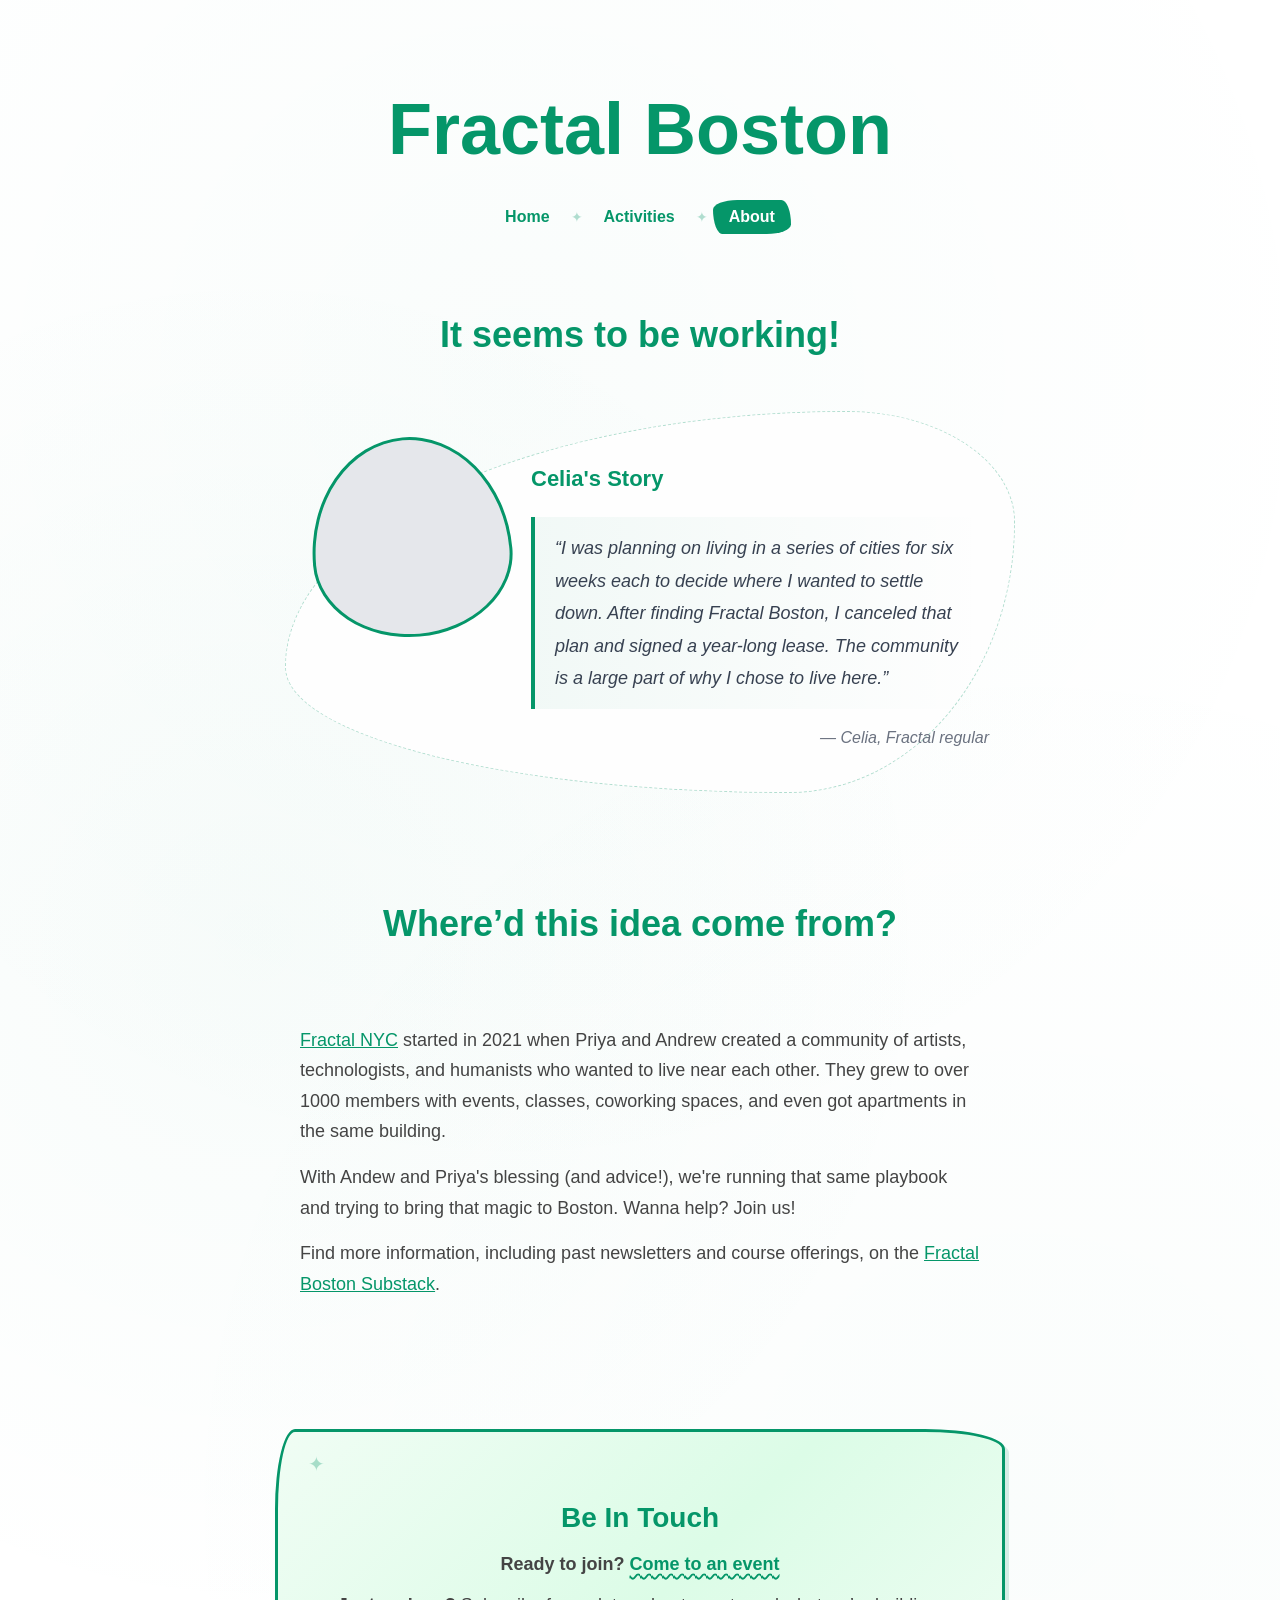
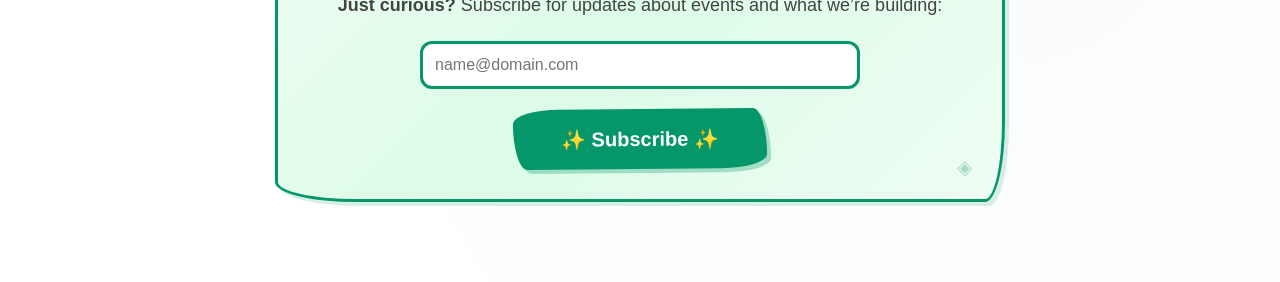
==== about/index.html @ ae789e74 "Split site into multiple pages with navigation - Create /activities page with detailed activities co" ====
<!DOCTYPE html>
<html lang="en">
  <head>
    <meta charset="utf-8" />
    <meta name="viewport" content="width=device-width, initial-scale=1" />
    <title>About | Fractal Boston</title>
    <meta
      name="description"
      content="The story behind Fractal Boston and how we're building community"
    />
    <meta name="keywords" content="fractal, boston, community, about" />

    <meta name="twitter:card" content="summary" />
    <meta name="twitter:title" content="About | Fractal Boston" />
    <meta
      name="twitter:description"
      content="The story behind Fractal Boston and how we're building community"
    />
    <meta
      name="twitter:image"
      content="https://fractal.boston/img/logo-square.png"
    />
    <meta property="og:title" content="About | Fractal Boston" />
    <meta
      property="og:description"
      content="The story behind Fractal Boston and how we're building community"
    />
    <meta
      property="og:image"
      content="https://fractal.boston/img/logo-square.png"
    />
    <meta property="og:url" content="https://fractal.boston/about" />
    <meta property="og:type" content="website" />

    <link rel="shortcut icon" href="/img/logo-square.png" />
    <link rel="stylesheet" href="/normalize.css" />
    <link rel="stylesheet" href="/styles.css" />

    <!-- Google tag (gtag.js) -->
    <script
      async
      src="https://www.googletagmanager.com/gtag/js?id=G-523DXHRFKR"
    ></script>
    <script>
      window.dataLayer = window.dataLayer || [];
      function gtag() {
        dataLayer.push(arguments);
      }
      gtag("js", new Date());
      gtag("config", "G-523DXHRFKR");
    </script>
  </head>
  <body>
    <main>
      <header>
        <h1><a href="/">Fractal Boston</a></h1>
        <nav>
          <a href="/">Home</a>
          <span class="nav-separator">✦</span>
          <a href="/activities">Activities</a>
          <span class="nav-separator">✦</span>
          <a href="/about" class="active">About</a>
        </nav>
      </header>

      <h2>It seems to be working!</h2>
      <div class="member-story card">
        <img src="/img/celia.png" alt="Celia" class="member-photo" />
        <div class="story-content">
          <h4>Celia's Story</h4>
          <blockquote>
            &ldquo;I was planning on living in a series of cities for six weeks each to decide where I wanted to settle down. After finding Fractal Boston, I canceled that plan and signed a year-long lease. The community is a large part of why I chose to live here.&rdquo;
          </blockquote>
          <p class="attribution">— Celia, Fractal regular</p>
        </div>
      </div>

      <h2>Where&rsquo;d this idea come from?</h2>
      <div class="origin-block card">
        <p>
          <a href="https://fractalnyc.com" target="_blank" rel="noopener">Fractal NYC</a> started in 2021 when Priya and Andrew created a community of artists, technologists, and humanists who wanted to live near each other. They grew to over 1000 members with events, classes, coworking spaces, and even got apartments in the same building.
        </p>
        <p>
          With Andew and Priya's blessing (and advice!), we're running that same playbook and trying to bring that magic to Boston. Wanna help? Join us!
        </p>
        <p>
          Find more information, including past newsletters and course offerings, on the <a href="https://fractalboston.substack.com/" target="_blank" rel="noopener noreferrer">Fractal Boston Substack</a>.
        </p>
      </div>

      <div class="stay-connected card">
        <div id="footerSignupContent">
          <h3>Be In Touch</h3>
          <p>
            <strong>Ready to join?</strong> <a href="/calendar" target="_blank" rel="noopener noreferrer nofollow">Come to an event</a>
          </p>
          <p>
            <strong>Just curious?</strong> Subscribe for updates about events and what we&rsquo;re building:
          </p>
          <div id="footerFormContainer" class="center">
            <form id="footerSubscribeForm" action="javascript:void(0);" method="post" novalidate>
              <div class="form-group">
                <input type="email" id="footerEmail" name="email" required placeholder="name@domain.com" />
                <div id="footerEmailSuggestion" class="email-suggestion"></div>
              </div>
              <div class="submit-button-container">
                <div class="submit-cta">
                  <button type="submit">✨ Subscribe ✨</button>
                </div>
              </div>
            </form>
          </div>
        </div>
        <div id="footerConfirmationMessage" class="confirmation-message" style="display: none;">
          <h3>Check your email!</h3>
          <p>Let&rsquo;s make sure our emails can reach you.</p>
          <p>Please check your email and click the verification link.</p>
        </div>
      </div>

      <footer></footer>
    </main>

    <script type="module">
      import emailSpellChecker from 'https://cdn.jsdelivr.net/npm/@zootools/email-spell-checker@1.12.0/+esm';
      const transitionMs = 300;
      const isLocalhost = window.location.hostname === "localhost" || window.location.hostname === "127.0.0.1";
      const API_URL = isLocalhost
        ? "http://localhost:3000/api/subscribe"
        : "https://fractal-boston-events.vercel.app/api/subscribe";

      function triggerJiggle(input) {
        input.classList.add('jiggle');
        input.addEventListener('animationend', function onEnd() {
          input.classList.remove('jiggle');
          input.removeEventListener('animationend', onEnd);
        }, { once: true });
      }

      function renderError(container) {
        const errorMessage = document.createElement('div');
        errorMessage.className = 'error-message';
        errorMessage.style.color = '#ff4444';
        errorMessage.style.marginTop = '1rem';
        errorMessage.textContent = 'Failed to subscribe. Please try again later.';

        const existingError = container.querySelector('.error-message');
        if (existingError) existingError.remove();
        container.appendChild(errorMessage);

        setTimeout(() => errorMessage.remove(), 5000);
      }

      async function submitSubscription(email) {
        const response = await fetch(API_URL, {
          method: 'POST',
          headers: { 'Content-Type': 'application/json' },
          body: JSON.stringify({ email }),
        });

        const data = await response.json();
        if (!response.ok || !data.success) {
          throw new Error(data.error || 'Failed to subscribe');
        }
      }

      function setupSubscribeForm(options) {
        const {
          formId,
          emailInputId,
          formContainerId,
          confirmationId,
          eventLabel,
          suggestionId,
          signupContentId,
          lockCardSelector,
          confirmationDisplay = 'block',
        } = options;

        const form = document.getElementById(formId);
        const emailInput = document.getElementById(emailInputId);
        const formContainer = document.getElementById(formContainerId) || form;
        const confirmationMessage = document.getElementById(confirmationId);
        const signupContent = signupContentId ? document.getElementById(signupContentId) : null;
        const lockCard = lockCardSelector ? form?.closest(lockCardSelector) : null;

        if (!form || !emailInput || !formContainer || !confirmationMessage) {
          return;
        }

        if (suggestionId) {
          const suggestionContainer = document.getElementById(suggestionId);
          if (suggestionContainer) {
            emailInput.addEventListener('blur', function () {
              const suggestion = emailSpellChecker.run({ email: emailInput.value });
              if (suggestion) {
                suggestionContainer.innerHTML =
                  'Did you mean <a href="#" class="email-suggestion-link">' + suggestion.full + '</a>?';
                const suggestionLink = suggestionContainer.querySelector('.email-suggestion-link');
                suggestionLink.addEventListener('click', function (event) {
                  event.preventDefault();
                  emailInput.value = suggestion.full;
                  suggestionContainer.innerHTML = '';
                });
              } else {
                suggestionContainer.innerHTML = '';
              }
            });
          }
        }

        form.addEventListener('submit', async function (e) {
          e.preventDefault();
          e.stopPropagation();

          const email = emailInput.value.trim();
          if (!email) {
            triggerJiggle(emailInput);
            return;
          }

          const submitButton = form.querySelector('button[type="submit"]');
          submitButton.disabled = true;
          submitButton.textContent = 'Subscribing...';

          if (typeof gtag !== 'undefined') {
            gtag("event", "form_submit", {
              event_category: "engagement",
              event_label: eventLabel,
            });
          }

          try {
            await submitSubscription(email);

            if (lockCard) {
              lockCard.style.minHeight = lockCard.offsetHeight + 'px';
            }

            if (signupContent) {
              signupContent.style.opacity = '0';
              signupContent.style.transition = 'opacity 0.3s ease-out';
              setTimeout(() => {
                signupContent.style.display = 'none';
                confirmationMessage.style.display = confirmationDisplay;
              }, transitionMs);
              return;
            }

            formContainer.style.opacity = '0';
            formContainer.style.transition = 'opacity 0.3s ease-out';
            setTimeout(() => {
              formContainer.style.display = 'none';
              confirmationMessage.style.display = confirmationDisplay;
            }, transitionMs);
          } catch (error) {
            console.error('Subscription error:', error);
            submitButton.disabled = false;
            submitButton.textContent = '✨ Subscribe ✨';
            renderError(formContainer);
          }
        });
      }

      setupSubscribeForm({
        formId: 'footerSubscribeForm',
        emailInputId: 'footerEmail',
        formContainerId: 'footerFormContainer',
        confirmationId: 'footerConfirmationMessage',
        eventLabel: 'About Page Subscribe Form Submission',
        suggestionId: 'footerEmailSuggestion',
        signupContentId: 'footerSignupContent',
        lockCardSelector: '.stay-connected',
        confirmationDisplay: 'flex',
      });
    </script>
  </body>
</html>
---- styles.css ----
/* ==========================================
   CSS VARIABLES & FOUNDATIONS
   ========================================== */

:root {
  --font-family: Optima, Candara, "Noto Sans", source-sans-pro, sans-serif;
  --fractul-font: "Fractul", var(--font-family);
  --main-color: #059669;
  --subtitle-color: #a7a7a7;
  --text-color: #444;
  --bg-color: #fff;
  --block-accent-color: var(--main-color);
}

@font-face {
  font-family: "Fractul";
  src: url("/font/Fractul-SemiBoldItalic.woff2") format("woff2");
}

/* ==========================================
   GLOBAL RESET & BASE STYLES
   ========================================== */

*,
*:before,
*:after {
  -webkit-box-sizing: border-box;
  -moz-box-sizing: border-box;
  box-sizing: border-box;
}

html {
  font-size: 10px;
}

@media screen and (min-width: 92.5rem) {
  html {
    margin-left: calc(100vw - 100%);
    margin-right: 0;
  }
}

body {
  background: var(--bg-color);
  background-image: 
    radial-gradient(circle at 20% 50%, rgba(5, 150, 105, 0.03) 0%, transparent 50%),
    radial-gradient(circle at 80% 80%, rgba(5, 150, 105, 0.02) 0%, transparent 50%),
    radial-gradient(circle at 40% 20%, rgba(5, 150, 105, 0.025) 0%, transparent 50%);
  color: var(--text-color);
  font-family: var(--font-family);
  font-weight: normal;
  font-size: 1.8rem;
}

/* ==========================================
   LAYOUT STRUCTURE
   ========================================== */

main {
  width: 100%;
  max-width: 75rem;
  margin: 3rem auto;
  padding: 1rem;
  display: flex;
  flex-direction: column;
  gap: 2rem;
}

main > div {
  position: relative;
}

header {
  text-align: center;
  position: relative;
  overflow: hidden;
}

.center {
  text-align: center;
  margin: 0 auto;
}

/* ==========================================
   NAVIGATION
   ========================================== */

nav {
  display: flex;
  justify-content: center;
  gap: 0.5rem;
  flex-wrap: wrap;
  margin-top: 1rem;
}

nav a {
  color: var(--main-color);
  text-decoration: none;
  font-size: 1.6rem;
  font-weight: 600;
  padding: 0.8rem 1.6rem;
  border-radius: 25px 10px 25px 10px / 10px 25px 10px 25px;
  transition: all 0.2s ease;
  position: relative;
}

nav a:hover {
  background: rgba(5, 150, 105, 0.1);
  transform: rotate(-1deg);
}

nav a.active {
  background: var(--main-color);
  color: white;
}

nav a.active:hover {
  background: #047857;
}

nav .nav-separator {
  color: var(--main-color);
  opacity: 0.3;
  font-size: 1.4rem;
  align-self: center;
}

/* ==========================================
   TYPOGRAPHY
   ========================================== */

p {
  line-height: 1.7;
  margin: 0 0 1.5rem 0;
}

h1 {
  font-family: var(--fractul-font);
  color: var(--main-color);
  font-weight: bold;
  font-size: 7.2rem;
  margin-bottom: 2rem;
  position: relative;
  display: inline-block;
  animation: wobble 8s ease-in-out infinite;
}

h1 a {
  color: inherit;
  text-decoration: none;
}

h2 {
  color: var(--main-color);
  font-size: 3.6rem;
  margin: 6rem 0 2rem;
  text-align: center;
  position: relative;
  font-weight: bold;
}


h3 {
  color: var(--main-color);
  font-size: 2.8rem;
  margin: 4rem 0 2rem;
  position: relative;
  display: inline-block;
}

h3::after {
  content: "";
  position: absolute;
  bottom: -5px;
  left: 0;
  right: 0;
  height: 3px;
  background: var(--main-color);
  transform: scaleX(0.6) rotate(-0.5deg);
  transform-origin: left;
  opacity: 0.5;
}

h4 {
  color: var(--main-color);
  font-size: 2.2rem;
  margin-bottom: 1rem;
  display: inline-block;
  position: relative;
}

/* Typography overrides for specific sections */
.activities-section h2::before,
.activities-section h2::after,
.hero-card h2::before,
.hero-card h2::after {
  display: none;
}


.activities-section h3:first-of-type {
  margin-top: 2rem;
}

h3::after {
  transform: scaleX(0.2) rotate(-0.5deg);
}

.activities-section h3::after {
  transform: scaleX(0.6) rotate(-1.2deg);
}

.luma-calendar h3::after {
  transform: scaleX(0.6) rotate(-0.8deg);
}

.stay-connected h3 {
  color: var(--main-color);
  margin-bottom: 1.5rem;
  transform: none;
}

.stay-connected h3::after {
  display: none;
}

/* ==========================================
   MINIMAL BLOCK SYSTEM (replaces blocks.css)
   ========================================== */

.block {
  display: block;
  border: 3px solid var(--text-color);
  border-radius: 3px;
  padding: 4px 8px;
  background: var(--bg-color);
  font-weight: 700;
  cursor: pointer;
  box-sizing: border-box;
  position: relative;
  top: -2px;
  left: -2px;
  transition: transform 0.2s;
  margin: 8px 6px 10px;
  z-index: 1;
  user-select: none;
}

.block::before {
  content: "";
  background: var(--bg-color);
  border: 3px solid var(--text-color);
  border-radius: 3px;
  box-sizing: border-box;
  position: absolute;
  top: -3px;
  left: -3px;
  height: calc(100% + 6px);
  width: calc(100% + 6px);
  z-index: -1;
}

.block::after {
  content: "";
  display: block;
  box-sizing: border-box;
  background: #444;
  border: 3px solid var(--text-color);
  border-radius: 3px;
  height: calc(100% + 6px);
  width: calc(100% + 6px);
  position: absolute;
  top: 3px;
  left: 3px;
  right: 0;
  z-index: -2;
  transition: transform 0.2s;
}

.block:hover {
  transform: translate(2px, 2px);
}

.block:hover::after {
  transform: translate(-2px, -3px);
}

.block:focus {
  outline: none;
}

.block.fixed {
  cursor: auto;
}

.block.fixed,
.block.fixed::before,
.block.fixed::after {
  transform: none !important;
}

.block.fixed:hover,
.block.fixed:hover::before,
.block.fixed:hover::after {
  transform: none !important;
}

.block.accent {
  color: var(--bg-color);
  background: var(--main-color);
}

.block.accent::before {
  background: var(--main-color);
}

.calendar-button {
  font-size: 1.6rem;
  line-height: 1.1;
  padding: 10px 18px;
  border-color: var(--main-color);
}

.calendar-button::before,
.calendar-button::after {
  border-color: var(--main-color);
}

.calendar-button::after {
  background: #047857;
}

/* ==========================================
   LINKS & BUTTONS
   ========================================== */

a {
  color: var(--main-color);
  transition: all 0.2s ease;
  position: relative;
}

a:hover {
  color: #047857;
}

.main-cta {
  font-size: 2.4rem;
  text-decoration: none;
  display: inline-block;
  transform: rotate(-0.5deg);
  transition: transform 0.2s ease;
}

.main-cta:hover {
  transform: rotate(0deg) scale(1.05);
}

.main-cta button {
  border-radius: 50px 15px 50px 15px / 15px 50px 15px 50px;
  background: var(--main-color);
  color: white;
  border: 3px solid var(--main-color);
  padding: 1.5rem 4.5rem;
  font-size: 2rem;
  font-weight: bold;
  cursor: pointer;
  position: relative;
  transition: all 0.3s ease;
  box-shadow: 4px 4px 0 rgba(5, 150, 105, 0.3);
}

.main-cta button:hover {
  background: #047857;
  color: white;
  box-shadow: 6px 6px 0 rgba(5, 150, 105, 0.4);
  border-radius: 15px 50px 15px 50px / 50px 15px 50px 15px;
}

.buttons {
  display: flex;
  flex-direction: column;
  justify-content: center;
  align-items: center;
}

@media screen and (min-width: 32.5rem) {
  .buttons {
    flex-direction: row;
    gap: 1rem;
  }
}

.stay-connected a {
  color: var(--main-color);
  font-weight: 600;
  text-decoration: underline;
  text-decoration-style: wavy;
  text-decoration-thickness: 2px;
  text-underline-offset: 3px;
}

/* ==========================================
   CARDS & CONTENT BLOCKS
   ========================================== */

.card {
  background: #fefefe;
  border-radius: 23% 77% 69% 31% / 29% 67% 33% 71%;
  padding: 2.5rem;
  margin: 1.5rem 0 3rem;
  position: relative;
  box-shadow: 4px 4px 0 rgba(5, 150, 105, 0.15);
  transition: transform 0.3s ease;
}

.card:hover {
  transform: scale(1.01);
}

.card:nth-child(odd) {
  border-radius: 77% 23% 31% 69% / 67% 29% 71% 33%;
}

/* ==========================================
   HOME PAGE HIGHLIGHTS
   ========================================== */

.home-highlights {
  text-align: center;
}

.home-highlights h2 {
  margin-top: 3rem;
  margin-bottom: 2rem;
}

.highlights-grid {
  display: grid;
  grid-template-columns: repeat(auto-fit, minmax(200px, 1fr));
  gap: 2rem;
  padding: 3rem 2rem;
  background: linear-gradient(145deg, #fefefe 0%, #f0fdf4 100%);
  border-radius: 35px 25px 40px 30px / 30% 40% 25% 35%;
}

.highlight-item {
  text-align: center;
  padding: 1rem;
}

.highlight-icon {
  font-size: 3.5rem;
  display: block;
  margin-bottom: 1rem;
}

.highlight-item h4 {
  margin: 0 0 0.8rem 0;
  font-size: 2rem;
}

.highlight-item h4::after {
  display: none;
}

.highlight-item p {
  font-size: 1.5rem;
  margin: 0;
  color: #666;
  line-height: 1.5;
}

.home-cta-section {
  text-align: center;
  background: linear-gradient(195deg, #fefefe 0%, #f0fdf4 100%);
  border-radius: 28px 38px 32px 42px / 35% 28% 38% 32%;
  padding: 3rem;
}

.home-cta-section h3 {
  margin-top: 0;
}

.home-cta-section h3::after {
  transform: scaleX(0.5) rotate(-0.8deg);
}

.home-cta-section p {
  margin-bottom: 2rem;
}

.home-cta-section .buttons {
  gap: 1.5rem;
}

/* ==========================================
   HERO SECTION
   ========================================== */

.hero-section {
  background: linear-gradient(135deg, #f0fdf4 0%, #dcfce7 50%, #f0fdf4 100%);
  border: 3px solid var(--main-color);
  border-radius: 80px 20px 80px 20px / 20px 80px 20px 80px;
  margin: 3rem 0 1rem;
  text-align: center;
  position: relative;
  overflow: hidden;
}

.hero-content {
  padding: 4.5rem 3rem 4.5rem 3rem;
}

.hero-section p {
  text-align: left;
  font-weight: 600;
}

.hero-section h2 {
  margin-top: 0;
  margin-bottom: 1.5rem;
}

.hero-section .buttons {
  margin-bottom: 0;
}

#heroCtaContainer,
#heroFormContainer {
  transition: opacity 0.3s ease-out;
}

#heroFormContainer {
  display: none;
  opacity: 0;
  max-width: 550px;
  margin: 0 auto;
}

#heroSubscribeForm input[type="email"] {
  max-width: 80%;
}

#heroConfirmationMessage {
  margin-top: 2rem;
}

.hero-section::before {
  content: "✦";
  position: absolute;
  top: 20px;
  left: 30px;
  font-size: 2rem;
  color: var(--main-color);
  opacity: 0.3;
  animation: float 3s ease-in-out infinite;
}

.hero-section::after {
  content: "◈";
  position: absolute;
  bottom: 20px;
  right: 30px;
  font-size: 2rem;
  color: var(--main-color);
  opacity: 0.3;
  animation: float 3s ease-in-out infinite reverse;
}

.hero-card h2 {
  margin-top: 0;
  margin-bottom: 1.5rem;
}

.hero-card p {
  margin-top: 0;
  margin-bottom: 2rem;
}

.hero-card .buttons {
  margin-bottom: 0;
}


.highlight {
  position: relative;
}

/* ==========================================
   ACTIVITIES SECTION
   ========================================== */

.activities-section {
  margin: 3rem 0;
  padding: 2rem 0;
  position: relative;
}

.event-block {
  display: flex;
  flex-direction: column;
  gap: 1.5rem;
  margin-left: -1rem;
  margin-right: 1rem;
  background: transparent !important;
  box-shadow: none !important;
  border: none !important;
}

.education-block {
  background: linear-gradient(105deg, #fefefe 0%, #f0fdf4 100%);
  border-radius: 18px 35px 22px 28px / 32% 25% 40% 35%;
}

.luma-calendar {
  background: linear-gradient(285deg, #fefefe 0%, #f0fdf4 60%, #dcfce7 100%);
  border-radius: 125px 240px 275px 135px / 45% 70% 45% 50%;
}

.coworking-block {
  border: none;
  border-radius: 35% 15% 25% 45% / 20% 50% 30% 40%;
  background: transparent;
  box-shadow: none;
}

.origin-block {
  background: transparent;
  box-shadow: none;
  border-radius: 0;
}

/* ==========================================
   MEMBER STORIES & TESTIMONIALS
   ========================================== */

.member-story {
  display: flex;
  flex-direction: column;
  gap: 2rem;
  margin-left: 1rem;
  margin-right: -1rem;
  border: 1px dashed rgba(5, 150, 105, 0.3);
  border-radius: 12px 25px 18px 30px;
  background: #fefefe;
  box-shadow: none;
}

@media screen and (min-width: 768px) {
  .member-story {
    flex-direction: row;
    align-items: start;
  }
}

.story-content,
.event-content {
  flex: 1;
}

blockquote {
  font-style: italic;
  color: #374151;
  line-height: 1.8;
  margin: 1.5rem 0;
  padding: 1.5rem;
  padding-left: 2rem;
  background: linear-gradient(90deg, rgba(5, 150, 105, 0.05) 0%, transparent 100%);
  border-left: 4px solid var(--main-color);
  border-radius: 0 20px 20px 0;
  position: relative;
}

blockquote::before {
  content: "";
  position: absolute;
  top: -10px;
  left: 10px;
  font-size: 5rem;
  color: var(--main-color);
  opacity: 0.3;
  font-family: serif;
}

.attribution {
  text-align: right;
  color: #6b7280;
  font-size: 1.6rem;
  margin-top: 1rem;
  font-style: italic;
}

/* ==========================================
   IMAGES & MEDIA
   ========================================== */

.member-photo {
  width: 100%;
  max-width: 200px;
  height: 200px;
  object-fit: cover;
  border-radius: 50% 50% 50% 50% / 60% 60% 40% 40%;
  background: #e5e7eb;
  display: flex;
  align-items: center;
  justify-content: center;
  color: #9ca3af;
  font-size: 1.4rem;
  flex-shrink: 0;
  border: 3px solid var(--main-color);
  transform: rotate(-5deg);
}

.event-photo {
  width: 100%;
  max-width: 100%;
  height: 300px;
  border-radius: 20px 80px 30px 70px / 30% 20% 30% 20%;
  transform: rotate(1deg);
  margin-bottom: 1.5rem;
  object-fit: cover;
  background: #e5e7eb;
  display: flex;
  align-items: center;
  justify-content: center;
  color: #9ca3af;
  font-size: 1.4rem;
  border: 3px solid var(--main-color);
}

.event-block img[src="/img/daniel-lightning-talk.jpeg"] {
  transform: rotate(-2deg);
}

svg {
  fill: currentColor;
}

/* ==========================================
   STAY CONNECTED SECTION
   ========================================== */

.stay-connected {
  background: linear-gradient(135deg, #f0fdf4 0%, #dcfce7 50%, #f0fdf4 100%);
  border: 3px solid var(--main-color);
  border-radius: 20px 80px 20px 80px / 80px 20px 80px 20px;
  margin-top: 4rem;
  margin-bottom: 2rem;
  text-align: center;
  position: relative;
  overflow: hidden;
  padding: 3rem 2.5rem;
}

.stay-connected::before {
  content: "✦";
  position: absolute;
  top: 20px;
  left: 30px;
  font-size: 2rem;
  color: var(--main-color);
  opacity: 0.3;
  animation: float 3s ease-in-out infinite;
}

.stay-connected::after {
  content: "◈";
  position: absolute;
  bottom: 20px;
  right: 30px;
  font-size: 2rem;
  color: var(--main-color);
  opacity: 0.3;
  animation: float 3s ease-in-out infinite reverse;
}

.stay-connected p {
  margin-bottom: 1rem;
}

.stay-connected .center {
  margin-top: 2rem;
}

.stay-connected iframe {
  border-radius: 1rem;
  border: 2px solid var(--main-color);
  margin-bottom: 2rem;
}

.stay-connected #footerFormContainer {
  max-width: 550px;
  margin-left: auto;
  margin-right: auto;
}

.stay-connected #footerConfirmationMessage {
  position: absolute;
  inset: 0;
  display: none;
  flex-direction: column;
  justify-content: center;
  align-items: center;
  padding: 3rem 2.5rem;
  text-align: center;
  z-index: 1;
}

#footerSubscribeForm input[type="email"] {
  max-width: 80%;
}

#footerSubscribeForm input[type="email"].jiggle {
  animation: jiggle 0.4s ease-in-out;
}

/* ==========================================
   LISTS & NAVIGATION
   ========================================== */

ul {
  display: flex;
  flex-direction: column;
  gap: 0.8rem;
}

ul li {
  position: relative;
  padding-left: 1.5rem;
}

ul li::before {
  content: "◈";
  position: absolute;
  left: 0;
  color: var(--main-color);
  opacity: 0.6;
}

/* ==========================================
   DECORATIVE ELEMENTS & ANIMATIONS
   ========================================== */

.decorative-element {
  font-size: 3rem;
  color: var(--main-color);
  opacity: 0.3;
  position: absolute;
  animation: spin 20s linear infinite;
}

header .decorative-element {
  top: 20px;
  right: 10%;
}

.floating-shapes {
  position: absolute;
  top: 0;
  left: 0;
  right: 0;
  bottom: 0;
  pointer-events: none;
  z-index: 0;
}

.shape {
  position: absolute;
  font-size: 2rem;
  color: var(--main-color);
  opacity: 0.2;
  animation: float-random 8s ease-in-out infinite;
}

.shape-1 {
  top: 20%;
  left: 10%;
  animation-delay: 0s;
  animation-duration: 6s;
}

.shape-2 {
  top: 60%;
  right: 15%;
  animation-delay: -1s;
  animation-duration: 7s;
}

.shape-3 {
  top: 30%;
  right: 25%;
  animation-delay: -2s;
  animation-duration: 8s;
}

.shape-4 {
  bottom: 40%;
  left: 20%;
  animation-delay: -3s;
  animation-duration: 5s;
}

.shape-5 {
  bottom: 20%;
  right: 10%;
  animation-delay: -4s;
  animation-duration: 9s;
}

/* ==========================================
   RESPONSIVE DESIGN
   ========================================== */

@media screen and (max-width: 650px) {
  .stay-connected {
    padding-top: 1rem;
  }
  
  .stay-connected::before,
  .stay-connected::after {
    display: none;
  }
}

@media screen and (max-width: 480px) {
  .dot {
    display: none;
  }
}

/* ==========================================
   SUBSCRIBE FORM
   ========================================== */

.subscribe-form {
  background: linear-gradient(135deg, #f0fdf4 0%, #dcfce7 50%, #f0fdf4 100%);
  border: 3px solid var(--main-color);
  border-radius: 80px 20px 80px 20px / 20px 80px 20px 80px;
  margin: 3rem 0 1rem;
  padding: 4.5rem 3rem;
  position: relative;
  overflow: hidden;
}

.subscribe-form::before {
  content: "✦";
  position: absolute;
  top: 20px;
  left: 30px;
  font-size: 2rem;
  color: var(--main-color);
  opacity: 0.3;
  animation: float 3s ease-in-out infinite;
}

.subscribe-form::after {
  content: "◈";
  position: absolute;
  bottom: 20px;
  right: 30px;
  font-size: 2rem;
  color: var(--main-color);
  opacity: 0.3;
  animation: float 3s ease-in-out infinite reverse;
}

.subscribe-form h2 {
  margin-top: 0;
  margin-bottom: 1.5rem;
}

.subscribe-form p {
  text-align: center;
  margin-bottom: 2rem;
}

.form-group {
  margin-bottom: 2rem;
}

.form-group label {
  display: block;
  margin-bottom: 0.5rem;
  font-weight: 600;
  color: var(--text-color);
}

.form-group input[type="text"],
.form-group input[type="email"] {
  width: 100%;
  padding: 1.2rem;
  font-size: 1.6rem;
  border: 3px solid var(--main-color);
  border-radius: 12px;
  background: white;
  font-family: var(--font-family);
  box-sizing: border-box;
  transition: all 0.2s ease;
}

.form-group input[type="text"]:focus,
.form-group input[type="email"]:focus {
  outline: none;
  border-color: #047857;
  box-shadow: 0 0 0 3px rgba(5, 150, 105, 0.1);
}

.email-suggestion {
  font-size: 1.4rem;
  color: var(--main-color);
  margin-top: 0.5rem;
  font-style: italic;
}

.email-suggestion a {
  cursor: pointer;
  text-decoration: underline;
}

.checkbox-group {
  margin-bottom: 3rem;
}

.checkbox-item {
  display: flex;
  align-items: flex-start;
  margin-bottom: 1.5rem;
  padding: 1rem;
  background: rgba(255, 255, 255, 0.6);
  border-radius: 12px;
  transition: background 0.2s ease;
}

.checkbox-item:hover {
  background: rgba(255, 255, 255, 0.9);
}

.checkbox-item input[type="checkbox"] {
  width: 24px;
  height: 24px;
  margin-right: 1rem;
  margin-top: 0.2rem;
  cursor: pointer;
  flex-shrink: 0;
  accent-color: var(--main-color);
}

.checkbox-item label {
  cursor: pointer;
  font-size: 1.6rem;
  line-height: 1.5;
  flex: 1;
}

.submit-button-container {
  text-align: center;
  margin-top: 2rem;
}

.submit-cta {
  font-size: 2.4rem;
  text-decoration: none;
  display: inline-block;
  transform: rotate(-0.5deg);
  transition: transform 0.2s ease;
}

.submit-cta:hover {
  transform: rotate(0deg) scale(1.05);
}

.submit-cta button {
  border-radius: 50px 15px 50px 15px / 15px 50px 15px 50px;
  background: var(--main-color);
  color: white;
  border: 3px solid var(--main-color);
  padding: 1.5rem 4.5rem;
  font-size: 2rem;
  font-weight: bold;
  cursor: pointer;
  position: relative;
  transition: all 0.3s ease;
  box-shadow: 4px 4px 0 rgba(5, 150, 105, 0.3);
}

.submit-cta button:hover {
  background: #047857;
  color: white;
  box-shadow: 6px 6px 0 rgba(5, 150, 105, 0.4);
  border-radius: 15px 50px 15px 50px / 50px 15px 50px 15px;
}

.submit-cta button:disabled {
  opacity: 0.6;
  cursor: not-allowed;
}

.confirmation-message {
  text-align: center;
  animation: fadeIn 0.5s ease-in;
}

.confirmation-message h3 {
  color: var(--main-color);
  font-size: 2.8rem;
  margin: 0 0 1.5rem;
}

.confirmation-message h3::after {
  display: none;
}

.confirmation-message p {
  font-size: 1.8rem;
  line-height: 1.7;
  margin-bottom: 1.5rem;
  font-weight: 400;
}

.unsubscribe-page .unsubscribe-state h2 {
  margin-top: 0;
}

.unsubscribe-error {
  color: #b91c1c;
  font-weight: 500;
}

@keyframes fadeIn {
  from {
    opacity: 0;
    transform: translateY(10px);
  }
  to {
    opacity: 1;
    transform: translateY(0);
  }
}

/* ==========================================
   KEYFRAME ANIMATIONS
   ========================================== */

@keyframes jiggle {
  0%, 100% { transform: translateX(0); }
  20% { transform: translateX(-14px); }
  40% { transform: translateX(14px); }
  60% { transform: translateX(-10px); }
  80% { transform: translateX(10px); }
}

@keyframes wobble {
  0%, 100% { transform: rotate(-1deg); }
  25% { transform: rotate(1deg); }
  50% { transform: rotate(-0.5deg); }
  75% { transform: rotate(0.5deg); }
}

@keyframes float {
  0%, 100% { transform: translateY(0) rotate(0deg); }
  50% { transform: translateY(-10px) rotate(180deg); }
}

@keyframes spin {
  0% { transform: rotate(0deg); }
  100% { transform: rotate(360deg); }
}

@keyframes float-random {
  0%, 100% { 
    transform: translateY(0) rotate(0deg) scale(1); 
    opacity: 0.2;
  }
  25% { 
    transform: translateY(-20px) rotate(90deg) scale(1.1); 
    opacity: 0.1;
  }
  50% { 
    transform: translateY(10px) rotate(180deg) scale(0.9); 
    opacity: 0.3;
  }
  75% { 
    transform: translateY(-10px) rotate(270deg) scale(1.2); 
    opacity: 0.15;
  }
}

/* ==========================================
   CALENDAR HOW-TO PAGE
   ========================================== */

.calendar-howto-content {
  margin: 2rem 0;
}

.calendar-howto-content h2 {
  margin-top: 2rem;
  margin-bottom: 2rem;
}

.disclaimer-box {
  background: linear-gradient(135deg, #fef3c7 0%, #fde68a 100%);
  border: 3px solid #d97706;
  border-radius: 20px 80px 30px 70px / 30% 20% 30% 20%;
  padding: 2rem;
  margin: 2rem 0;
}

.disclaimer-box p {
  margin: 0;
  color: #78350f;
  font-weight: 500;
}

.calendar-links-section {
  background: linear-gradient(195deg, #fefefe 0%, #f0fdf4 100%);
  border-radius: 25px 40px 30px 35px / 35% 30% 40% 25%;
}

.calendar-links-section h3::after {
  transform: scaleX(0.6) rotate(-0.8deg);
}

.visual-instructions-section {
  background: linear-gradient(165deg, #fefefe 0%, #f0fdf4 100%);
  border-radius: 30px 25px 40px 35px / 30% 35% 25% 40%;
}

.visual-instructions-section h3::after {
  transform: scaleX(0.6) rotate(-1deg);
}

.instruction-image-container {
  margin: 2rem 0;
  text-align: center;
  display: flex;
  flex-direction: column;
  gap: 2rem;
  align-items: center;
}

.instruction-image {
  width: 100%;
  max-width: 800px;
  height: auto;
  border-radius: 20px 80px 30px 70px / 30% 20% 30% 20%;
  border: 3px solid var(--main-color);
  box-shadow: 4px 4px 0 rgba(5, 150, 105, 0.2);
}

.instruction-image:nth-child(1) {
  transform: rotate(1deg);
}

.instruction-image:nth-child(2) {
  transform: rotate(-1.5deg);
}

.instruction-image:nth-child(3) {
  transform: rotate(0.8deg);
}

.instruction-image:nth-child(4) {
  transform: rotate(-1deg);
}

.image-caption {
  font-style: italic;
  color: #6b7280;
  margin-top: 1rem;
  margin-bottom: 1rem;
}

.visual-instructions-section ul {
  margin-left: 2rem;
}

.visual-instructions-section ul li {
  margin-bottom: 0.8rem;
}

.submit-event-section {
  background: linear-gradient(225deg, #fefefe 0%, #f0fdf4 100%);
  border-radius: 35px 30px 25px 40px / 40% 25% 35% 30%;
}

.submit-event-section h3::after {
  transform: scaleX(0.6) rotate(-0.7deg);
}

.recurring-events-section {
  background: linear-gradient(315deg, #fefefe 0%, #f0fdf4 100%);
  border-radius: 28px 32px 38px 26px / 32% 28% 36% 30%;
}

.recurring-events-section h3::after {
  transform: scaleX(0.6) rotate(-0.9deg);
}

.additional-images-section {
  background: transparent;
  box-shadow: none;
  border: none;
  padding: 1rem 0;
}

.instruction-images-side-by-side {
  margin: 2rem 0;
  display: flex;
  flex-direction: column;
  gap: 2rem;
  align-items: center;
}

.instruction-images-side-by-side .instruction-image {
  width: 100%;
  max-width: 800px;
}

@media screen and (min-width: 900px) {
  .instruction-images-side-by-side {
    flex-direction: row;
    justify-content: center;
    gap: 2rem;
  }

  .instruction-images-side-by-side .instruction-image {
    flex: 1;
    max-width: 400px;
  }
}

/* ==========================================
   404 ERROR PAGE
   ========================================== */

.error-404-section {
  margin: 3rem 0;
  display: flex;
  flex-direction: column;
  gap: 2rem;
}

.error-404-card {
  background: transparent;
  border-radius: 0 !important;
  text-align: center;
  position: relative;
  overflow: hidden;
}

.error-404-card::before {
  content: "◯";
  position: absolute;
  top: 30px;
  left: 40px;
  font-size: 3rem;
  color: var(--main-color);
  opacity: 0.2;
  animation: float 4s ease-in-out infinite;
}

.error-404-card::after {
  content: "◆";
  position: absolute;
  bottom: 30px;
  right: 40px;
  font-size: 2.5rem;
  color: var(--main-color);
  opacity: 0.2;
  animation: float 5s ease-in-out infinite reverse;
}

.error-number {
  font-family: var(--fractul-font);
  font-size: 12rem;
  color: var(--main-color);
  margin: 2rem 0 1rem;
  line-height: 1;
  animation: wobble 6s ease-in-out infinite;
  transform: rotate(-2deg);
}

.error-404-card h3 {
  margin-top: 2rem;
  margin-bottom: 1.5rem;
  font-size: 3.2rem;
}

.error-404-card h3::after {
  transform: scaleX(0.7) rotate(-1deg);
}

.error-404-card p {
  font-size: 1.9rem;
  line-height: 1.8;
  margin-bottom: 1.5rem;
  max-width: 60rem;
  margin-left: auto;
  margin-right: auto;
}

.error-404-helpful {
  background: transparent;
  border-radius: 0;
}

.error-404-helpful h3 {
  margin-top: 1rem;
}

.error-404-helpful h3::after {
  transform: scaleX(0.6) rotate(-0.8deg);
}

.error-404-helpful ul {
  text-align: left;
  max-width: 50rem;
  margin: 0 auto;
}

.error-404-helpful ul li {
  font-size: 1.8rem;
  line-height: 1.8;
  margin-bottom: 1rem;
}

.error-404-helpful ul li a {
  font-weight: 600;
  text-decoration: underline;
  text-decoration-style: wavy;
  text-decoration-thickness: 2px;
  text-underline-offset: 3px;
}

@media screen and (max-width: 650px) {
  .error-number {
    font-size: 8rem;
  }

  .error-404-card h3 {
    font-size: 2.4rem;
  }

  .error-404-card::before,
  .error-404-card::after {
    display: none;
  }
}
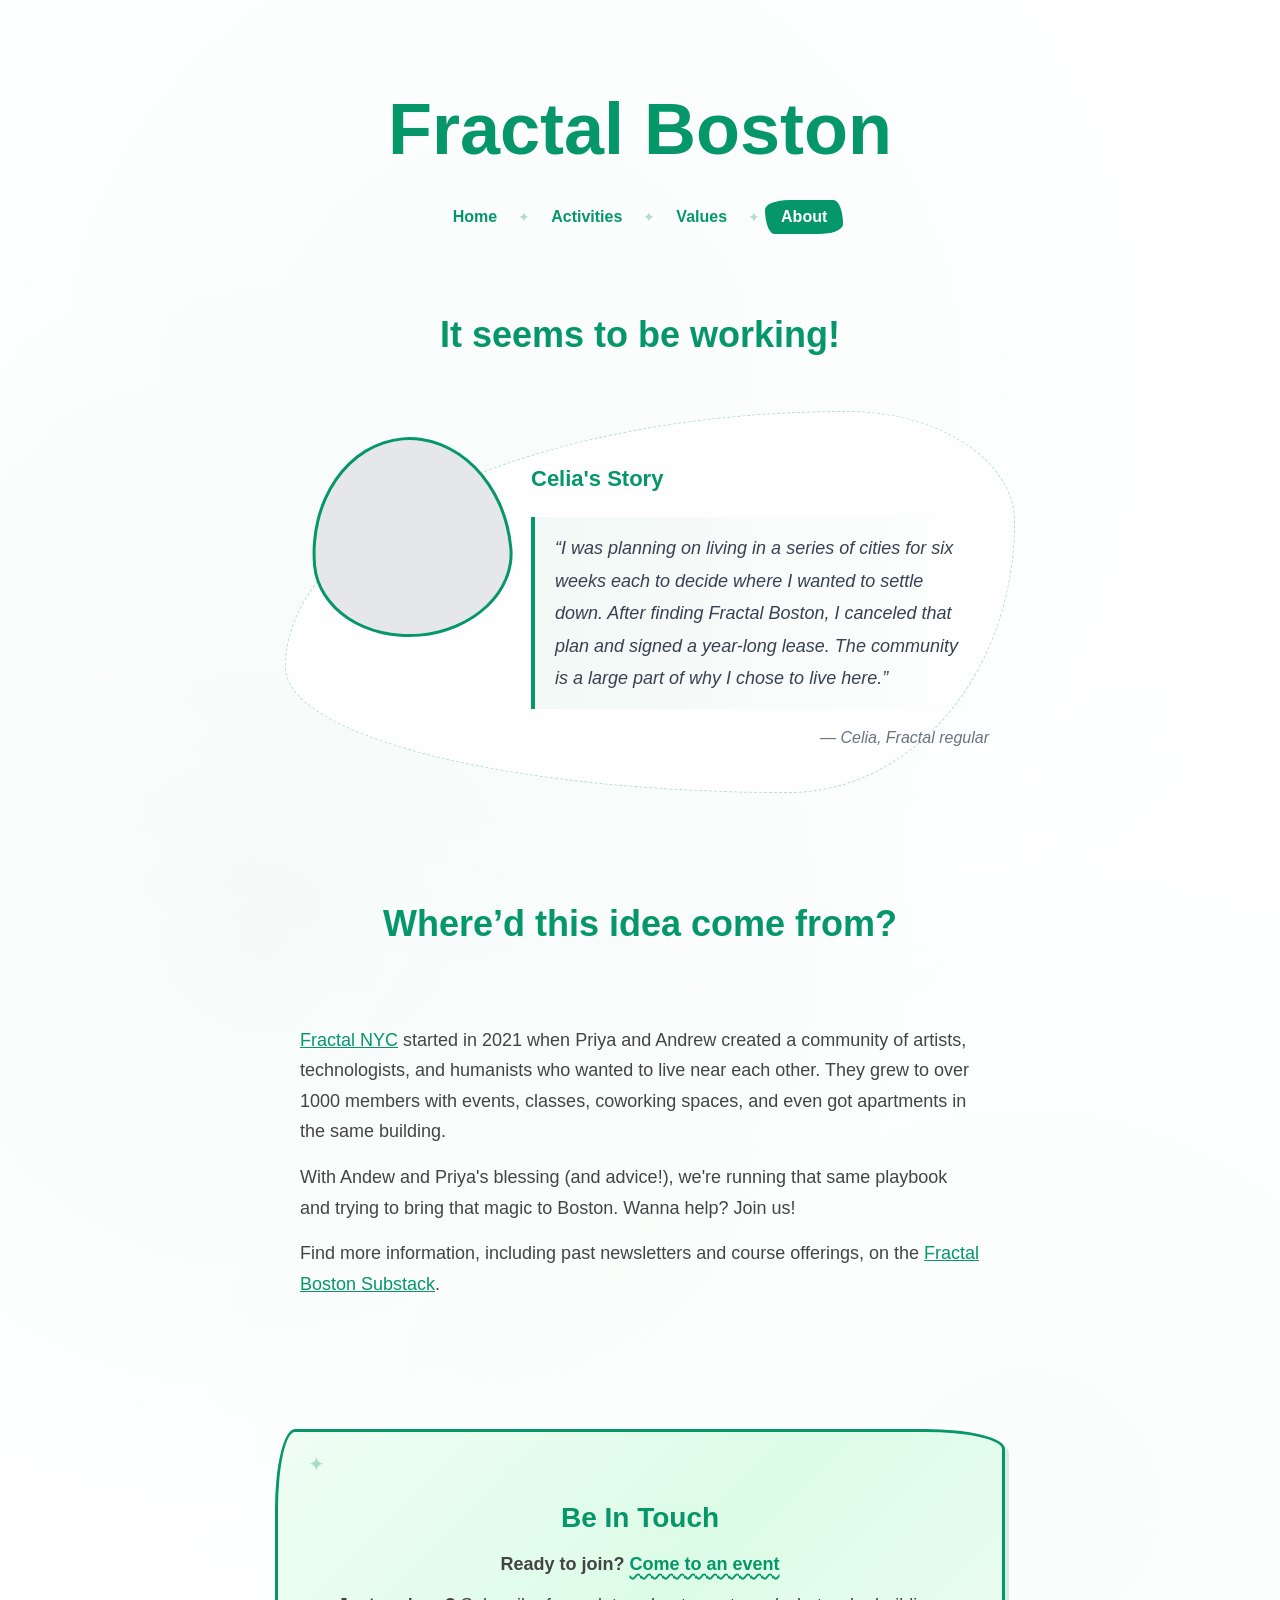
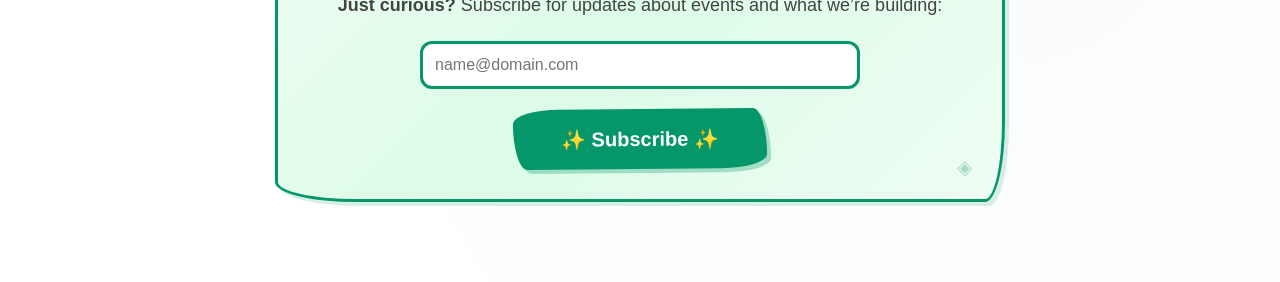
==== commit 94ffb5da: "Add Values, New Member Guide, and Event Hosting Guide pages - /values: Fractal values and community " ====
--- a/about/index.html
+++ b/about/index.html
@@ -49,6 +49,34 @@
       gtag("js", new Date());
       gtag("config", "G-523DXHRFKR");
     </script>
+
+    <!-- Matomo -->
+    <script>
+      var _paq = (window._paq = window._paq || []);
+      _paq.push(["trackPageView"]);
+      _paq.push(["enableLinkTracking"]);
+      (function () {
+        var u = "https://matomo.grin.io/";
+        _paq.push(["setTrackerUrl", u + "matomo.php"]);
+        _paq.push(["setSiteId", "16"]);
+        var d = document,
+          g = d.createElement("script"),
+          s = d.getElementsByTagName("script")[0];
+        g.async = true;
+        g.src = u + "matomo.js";
+        s.parentNode.insertBefore(g, s);
+      })();
+    </script>
+    <noscript
+      ><p
+        ><img
+          referrerpolicy="no-referrer-when-downgrade"
+          src="https://matomo.grin.io/matomo.php?idsite=16&amp;rec=1"
+          style="border: 0"
+          alt=""
+      /></p
+    ></noscript>
+    <!-- End Matomo Code -->
   </head>
   <body>
     <main>
@@ -58,6 +86,8 @@
           <a href="/">Home</a>
           <span class="nav-separator">✦</span>
           <a href="/activities">Activities</a>
+          <span class="nav-separator">✦</span>
+          <a href="/values">Values</a>
           <span class="nav-separator">✦</span>
           <a href="/about" class="active">About</a>
         </nav>
--- a/styles.css
+++ b/styles.css
@@ -629,6 +629,84 @@
   background: transparent;
   box-shadow: none;
   border-radius: 0;
+}
+
+.values-section h3::after {
+  transform: scaleX(0.6) rotate(-0.8deg);
+}
+
+.values-block-1 {
+  background: linear-gradient(105deg, #fefefe 0%, #f0fdf4 100%);
+  border-radius: 18px 35px 22px 28px / 32% 25% 40% 35%;
+}
+
+.values-block-2 {
+  background: linear-gradient(285deg, #fefefe 0%, #f0fdf4 100%);
+  border-radius: 22px 30px 18px 35px / 28% 35% 32% 25%;
+}
+
+.values-block-3 {
+  background: linear-gradient(165deg, #fefefe 0%, #f0fdf4 100%);
+  border-radius: 30px 18px 35px 22px / 35% 28% 25% 40%;
+}
+
+.values-block-4 {
+  background: linear-gradient(225deg, #fefefe 0%, #f0fdf4 100%);
+  border-radius: 25px 38px 20px 32px / 30% 22% 38% 30%;
+}
+
+.values-block-5 {
+  background: linear-gradient(75deg, #fefefe 0%, #f0fdf4 100%);
+  border-radius: 35px 22px 28px 18px / 25% 40% 28% 35%;
+}
+
+.values-block-6 {
+  background: linear-gradient(315deg, #fefefe 0%, #f0fdf4 100%);
+  border-radius: 20px 32px 38px 25px / 38% 30% 22% 28%;
+}
+
+.guide-section h3::after {
+  transform: scaleX(0.6) rotate(-0.8deg);
+}
+
+.guide-block-1 {
+  background: linear-gradient(105deg, #fefefe 0%, #f0fdf4 100%);
+  border-radius: 18px 35px 22px 28px / 32% 25% 40% 35%;
+}
+
+.guide-block-2 {
+  background: linear-gradient(285deg, #fefefe 0%, #f0fdf4 100%);
+  border-radius: 22px 30px 18px 35px / 28% 35% 32% 25%;
+}
+
+.guide-block-3 {
+  background: linear-gradient(165deg, #fefefe 0%, #f0fdf4 100%);
+  border-radius: 30px 18px 35px 22px / 35% 28% 25% 40%;
+}
+
+.guide-block-4 {
+  background: linear-gradient(225deg, #fefefe 0%, #f0fdf4 100%);
+  border-radius: 25px 38px 20px 32px / 30% 22% 38% 30%;
+}
+
+.guide-block-5 {
+  background: linear-gradient(75deg, #fefefe 0%, #f0fdf4 100%);
+  border-radius: 35px 22px 28px 18px / 25% 40% 28% 35%;
+}
+
+.guide-block-6 {
+  background: linear-gradient(315deg, #fefefe 0%, #f0fdf4 100%);
+  border-radius: 20px 32px 38px 25px / 38% 30% 22% 28%;
+}
+
+.guide-block h4 {
+  font-size: 1.8rem;
+  margin-top: 1.5rem;
+  margin-bottom: 0.5rem;
+}
+
+.guide-block h4:first-of-type {
+  margin-top: 1rem;
 }
 
 /* ==========================================
@@ -823,11 +901,13 @@
   display: flex;
   flex-direction: column;
   gap: 0.8rem;
+  list-style: none;
+  padding-left: 0;
 }
 
 ul li {
   position: relative;
-  padding-left: 1.5rem;
+  padding-left: 2.5rem;
 }
 
 ul li::before {
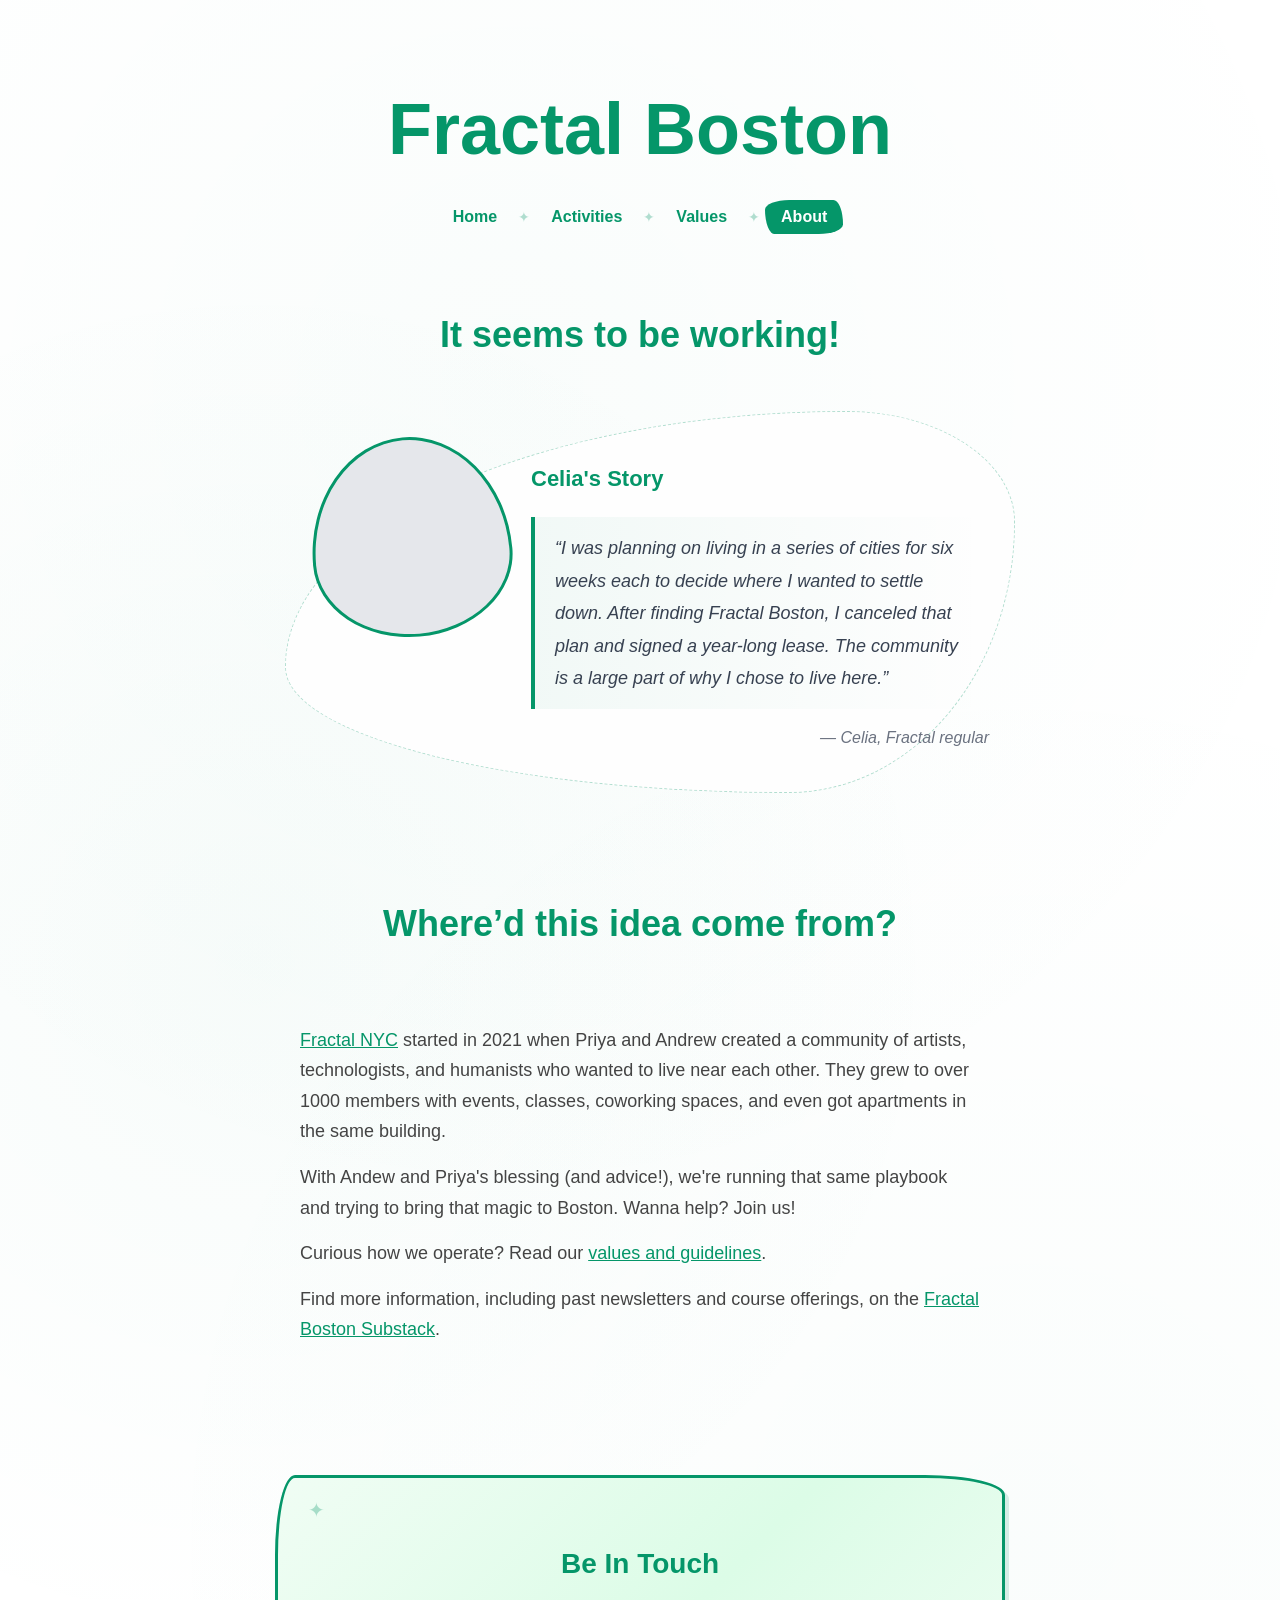
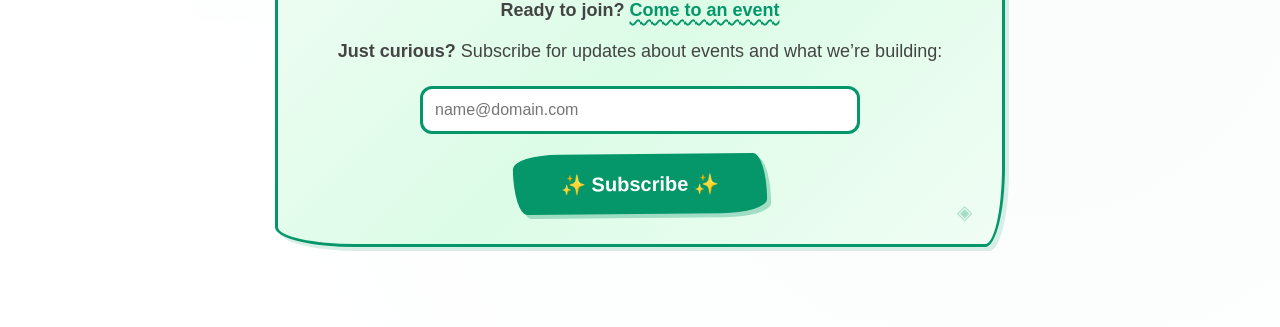
==== commit fc0b39e9: "Tidy home page CTAs and link Values from About - Hero CTA: 'Sign me up' -> 'Join our newsletter' - '" ====
--- a/about/index.html
+++ b/about/index.html
@@ -114,6 +114,9 @@
           With Andew and Priya's blessing (and advice!), we're running that same playbook and trying to bring that magic to Boston. Wanna help? Join us!
         </p>
         <p>
+          Curious how we operate? Read our <a href="/values">values and guidelines</a>.
+        </p>
+        <p>
           Find more information, including past newsletters and course offerings, on the <a href="https://fractalboston.substack.com/" target="_blank" rel="noopener noreferrer">Fractal Boston Substack</a>.
         </p>
       </div>
--- a/styles.css
+++ b/styles.css
@@ -431,7 +431,7 @@
 }
 
 .home-highlights h2 {
-  margin-top: 3rem;
+  margin-top: 6rem;
   margin-bottom: 2rem;
 }
 
@@ -469,6 +469,11 @@
   margin: 0;
   color: #666;
   line-height: 1.5;
+}
+
+.highlights-cta {
+  grid-column: 1 / -1;
+  margin: 1rem 0 0 0;
 }
 
 .home-cta-section {
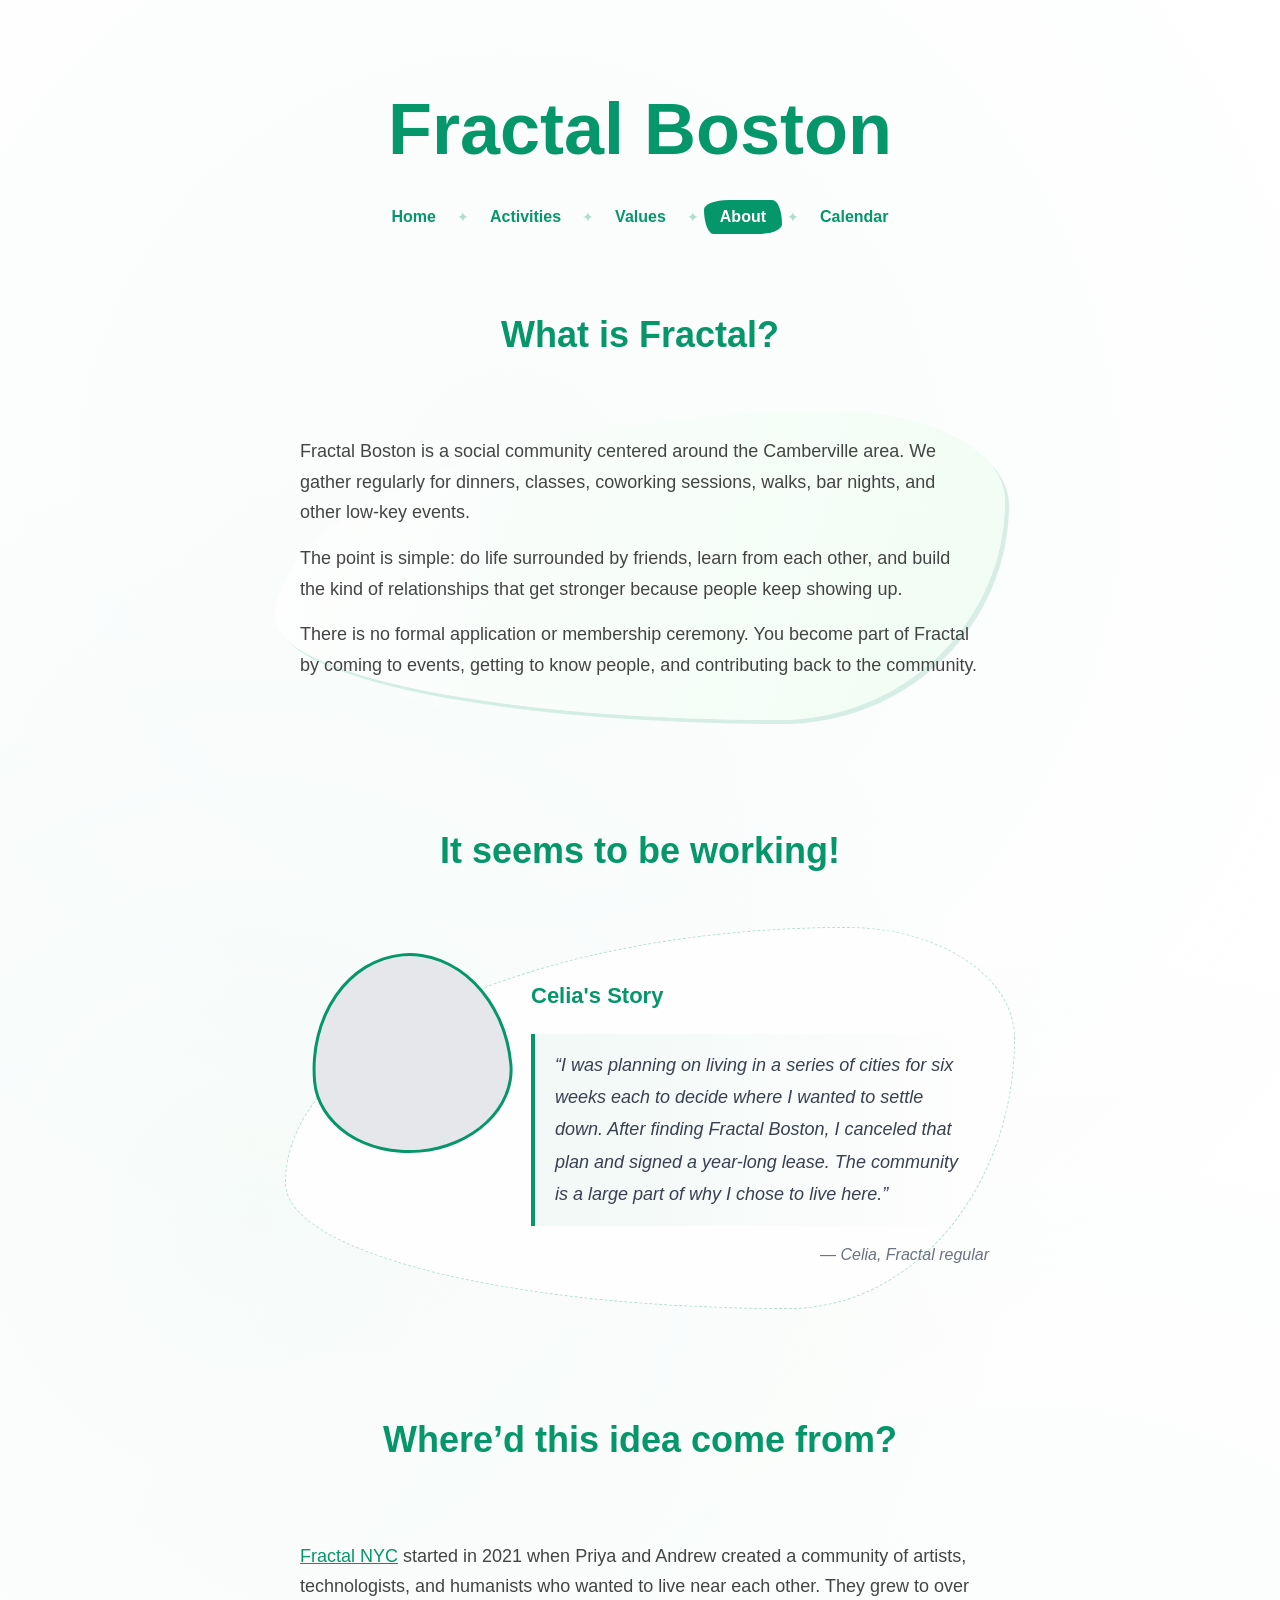
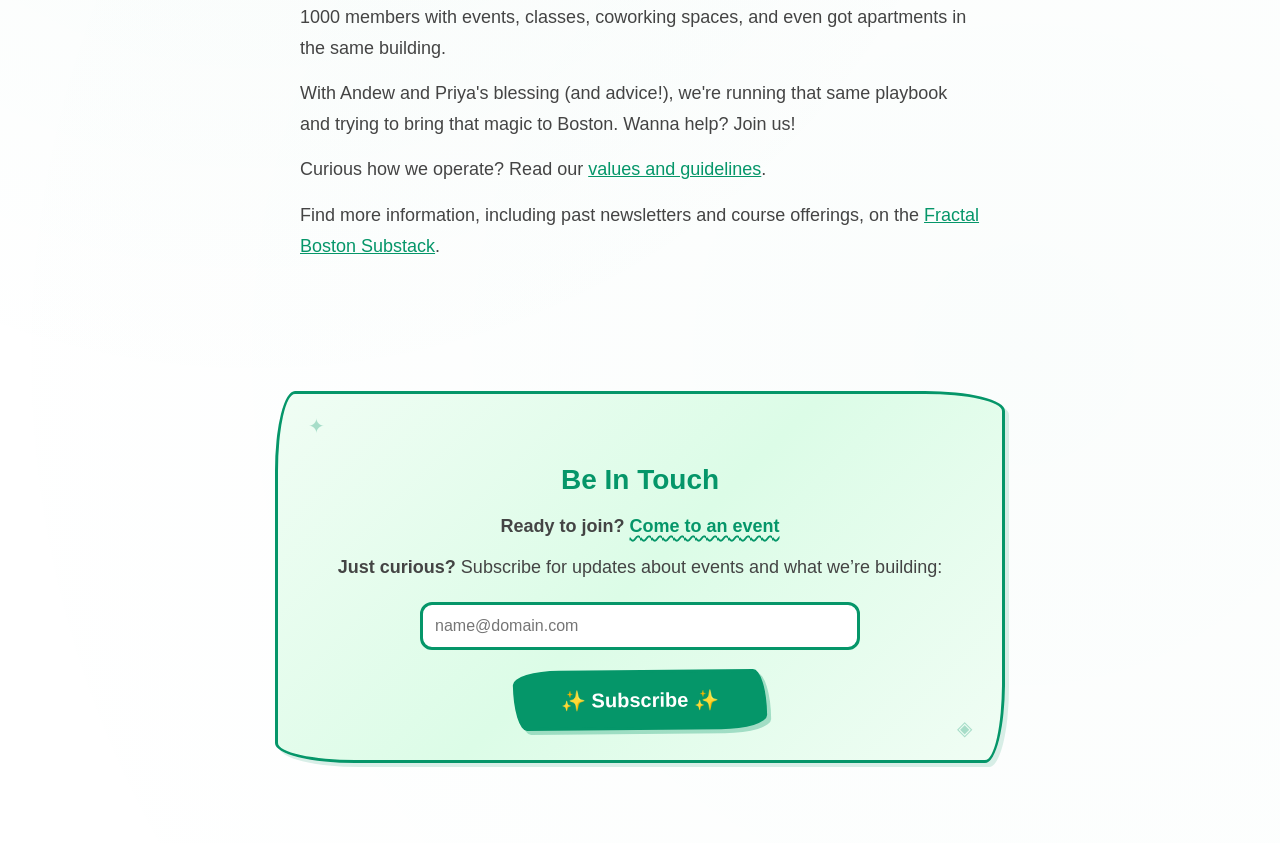
==== commit 0cdf57f7: "Update calendar links and values copy" ====
--- a/about/index.html
+++ b/about/index.html
@@ -90,8 +90,23 @@
           <a href="/values">Values</a>
           <span class="nav-separator">✦</span>
           <a href="/about" class="active">About</a>
+          <span class="nav-separator">✦</span>
+          <a href="https://luma.com/fractalboston">Calendar</a>
         </nav>
       </header>
+
+      <h2>What is Fractal?</h2>
+      <div class="fractal-intro card">
+        <p>
+          Fractal Boston is a social community centered around the Camberville area. We gather regularly for dinners, classes, coworking sessions, walks, bar nights, and other low-key events.
+        </p>
+        <p>
+          The point is simple: do life surrounded by friends, learn from each other, and build the kind of relationships that get stronger because people keep showing up.
+        </p>
+        <p>
+          There is no formal application or membership ceremony. You become part of Fractal by coming to events, getting to know people, and contributing back to the community.
+        </p>
+      </div>
 
       <h2>It seems to be working!</h2>
       <div class="member-story card">
@@ -125,7 +140,7 @@
         <div id="footerSignupContent">
           <h3>Be In Touch</h3>
           <p>
-            <strong>Ready to join?</strong> <a href="/calendar" target="_blank" rel="noopener noreferrer nofollow">Come to an event</a>
+            <strong>Ready to join?</strong> <a href="https://luma.com/fractalboston">Come to an event</a>
           </p>
           <p>
             <strong>Just curious?</strong> Subscribe for updates about events and what we&rsquo;re building:
--- a/styles.css
+++ b/styles.css
@@ -414,10 +414,6 @@
   transition: transform 0.3s ease;
 }
 
-.card:hover {
-  transform: scale(1.01);
-}
-
 .card:nth-child(odd) {
   border-radius: 77% 23% 31% 69% / 67% 29% 71% 33%;
 }
@@ -636,38 +632,21 @@
   border-radius: 0;
 }
 
+.fractal-intro {
+  background: linear-gradient(105deg, #fefefe 0%, #f0fdf4 100%);
+  border-radius: 18px 35px 22px 28px / 32% 25% 40% 35%;
+}
+
 .values-section h3::after {
   transform: scaleX(0.6) rotate(-0.8deg);
 }
 
-.values-block-1 {
-  background: linear-gradient(105deg, #fefefe 0%, #f0fdf4 100%);
-  border-radius: 18px 35px 22px 28px / 32% 25% 40% 35%;
-}
-
-.values-block-2 {
-  background: linear-gradient(285deg, #fefefe 0%, #f0fdf4 100%);
-  border-radius: 22px 30px 18px 35px / 28% 35% 32% 25%;
-}
-
-.values-block-3 {
-  background: linear-gradient(165deg, #fefefe 0%, #f0fdf4 100%);
-  border-radius: 30px 18px 35px 22px / 35% 28% 25% 40%;
-}
-
-.values-block-4 {
-  background: linear-gradient(225deg, #fefefe 0%, #f0fdf4 100%);
-  border-radius: 25px 38px 20px 32px / 30% 22% 38% 30%;
-}
-
-.values-block-5 {
-  background: linear-gradient(75deg, #fefefe 0%, #f0fdf4 100%);
-  border-radius: 35px 22px 28px 18px / 25% 40% 28% 35%;
-}
-
-.values-block-6 {
-  background: linear-gradient(315deg, #fefefe 0%, #f0fdf4 100%);
-  border-radius: 20px 32px 38px 25px / 38% 30% 22% 28%;
+.values-section .values-block {
+  background: transparent;
+  border-radius: 0;
+  box-shadow: none;
+  padding: 0;
+  margin: 1rem 0 3rem;
 }
 
 .guide-section h3::after {
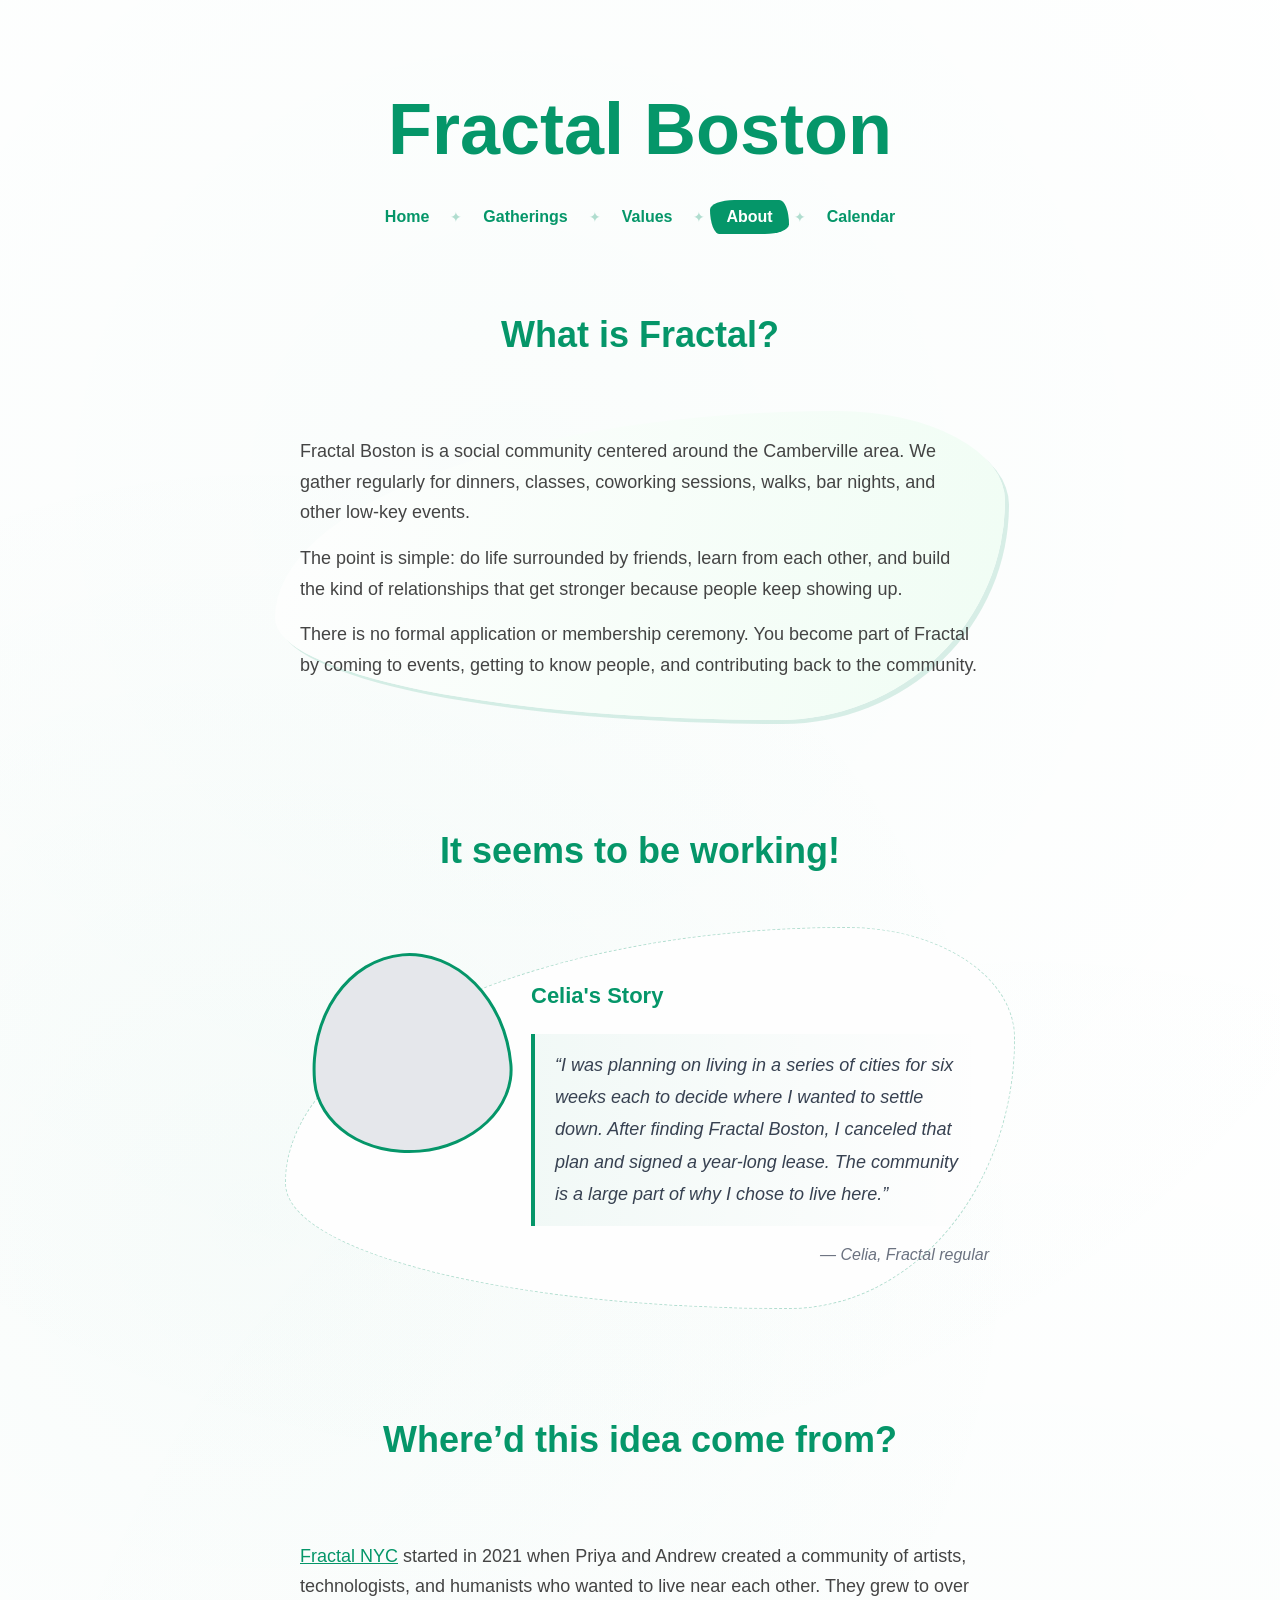
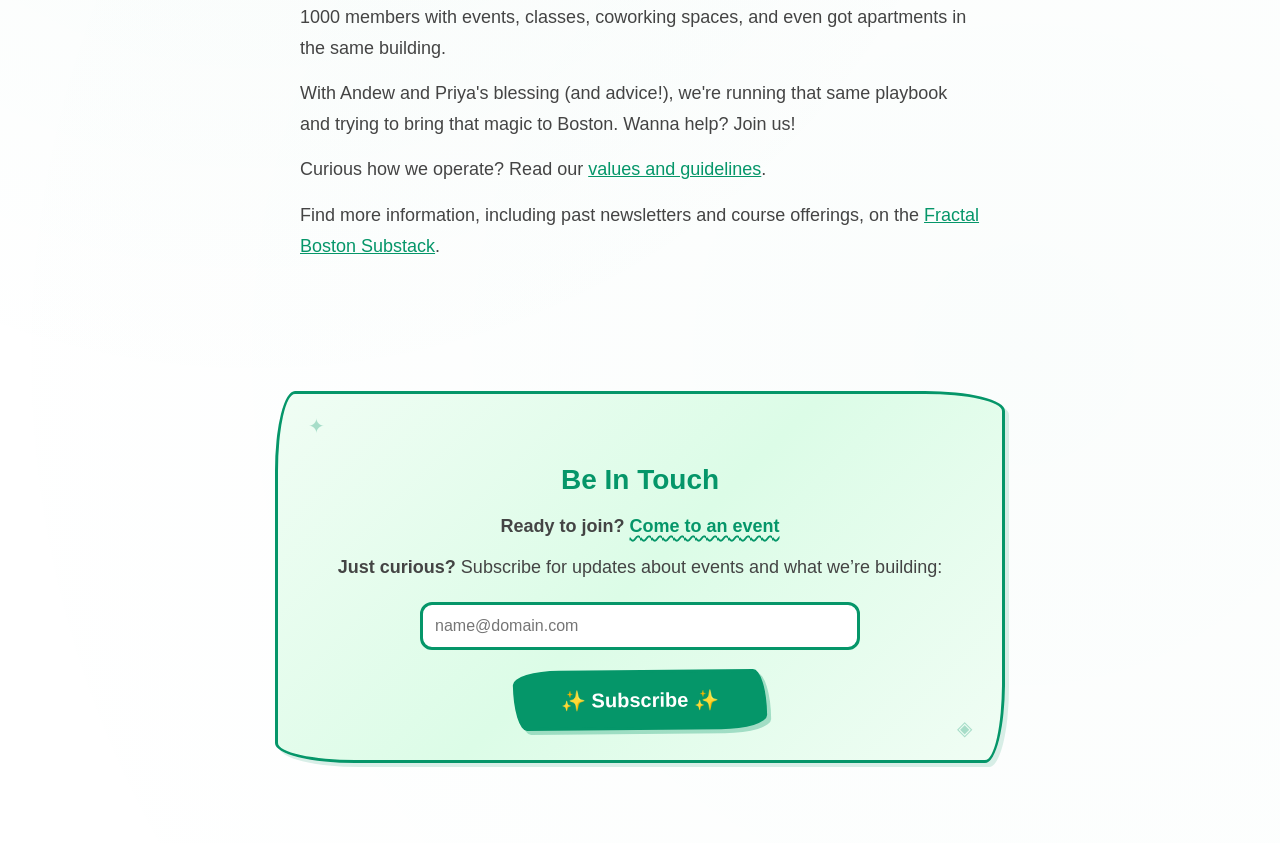
==== commit 98542a37: "Update homepage CTAs and gatherings label" ====
--- a/about/index.html
+++ b/about/index.html
@@ -85,7 +85,7 @@
         <nav>
           <a href="/">Home</a>
           <span class="nav-separator">✦</span>
-          <a href="/activities">Activities</a>
+          <a href="/activities">Gatherings</a>
           <span class="nav-separator">✦</span>
           <a href="/values">Values</a>
           <span class="nav-separator">✦</span>
--- a/styles.css
+++ b/styles.css
@@ -491,6 +491,17 @@
   margin-bottom: 2rem;
 }
 
+.newsletter-cta {
+  display: flex;
+  justify-content: center;
+  text-decoration: none;
+}
+
+.newsletter-cta .block {
+  padding-top: 0.9rem;
+  padding-bottom: 0.9rem;
+}
+
 .home-cta-section .buttons {
   gap: 1.5rem;
 }
@@ -528,6 +539,7 @@
 }
 
 #heroCtaContainer,
+#newsletterCtaContainer,
 #heroFormContainer {
   transition: opacity 0.3s ease-out;
 }
@@ -537,6 +549,29 @@
   opacity: 0;
   max-width: 550px;
   margin: 0 auto;
+  position: relative;
+  padding-top: 1.8rem;
+}
+
+.form-close-button {
+  position: absolute;
+  top: -0.4rem;
+  right: 0;
+  width: 3.2rem;
+  height: 3.2rem;
+  border: 0;
+  background: transparent;
+  color: var(--main-color);
+  cursor: pointer;
+  font-size: 2.8rem;
+  font-weight: 700;
+  line-height: 1;
+}
+
+.form-close-button:hover,
+.form-close-button:focus {
+  color: #047857;
+  outline: none;
 }
 
 #heroSubscribeForm input[type="email"] {
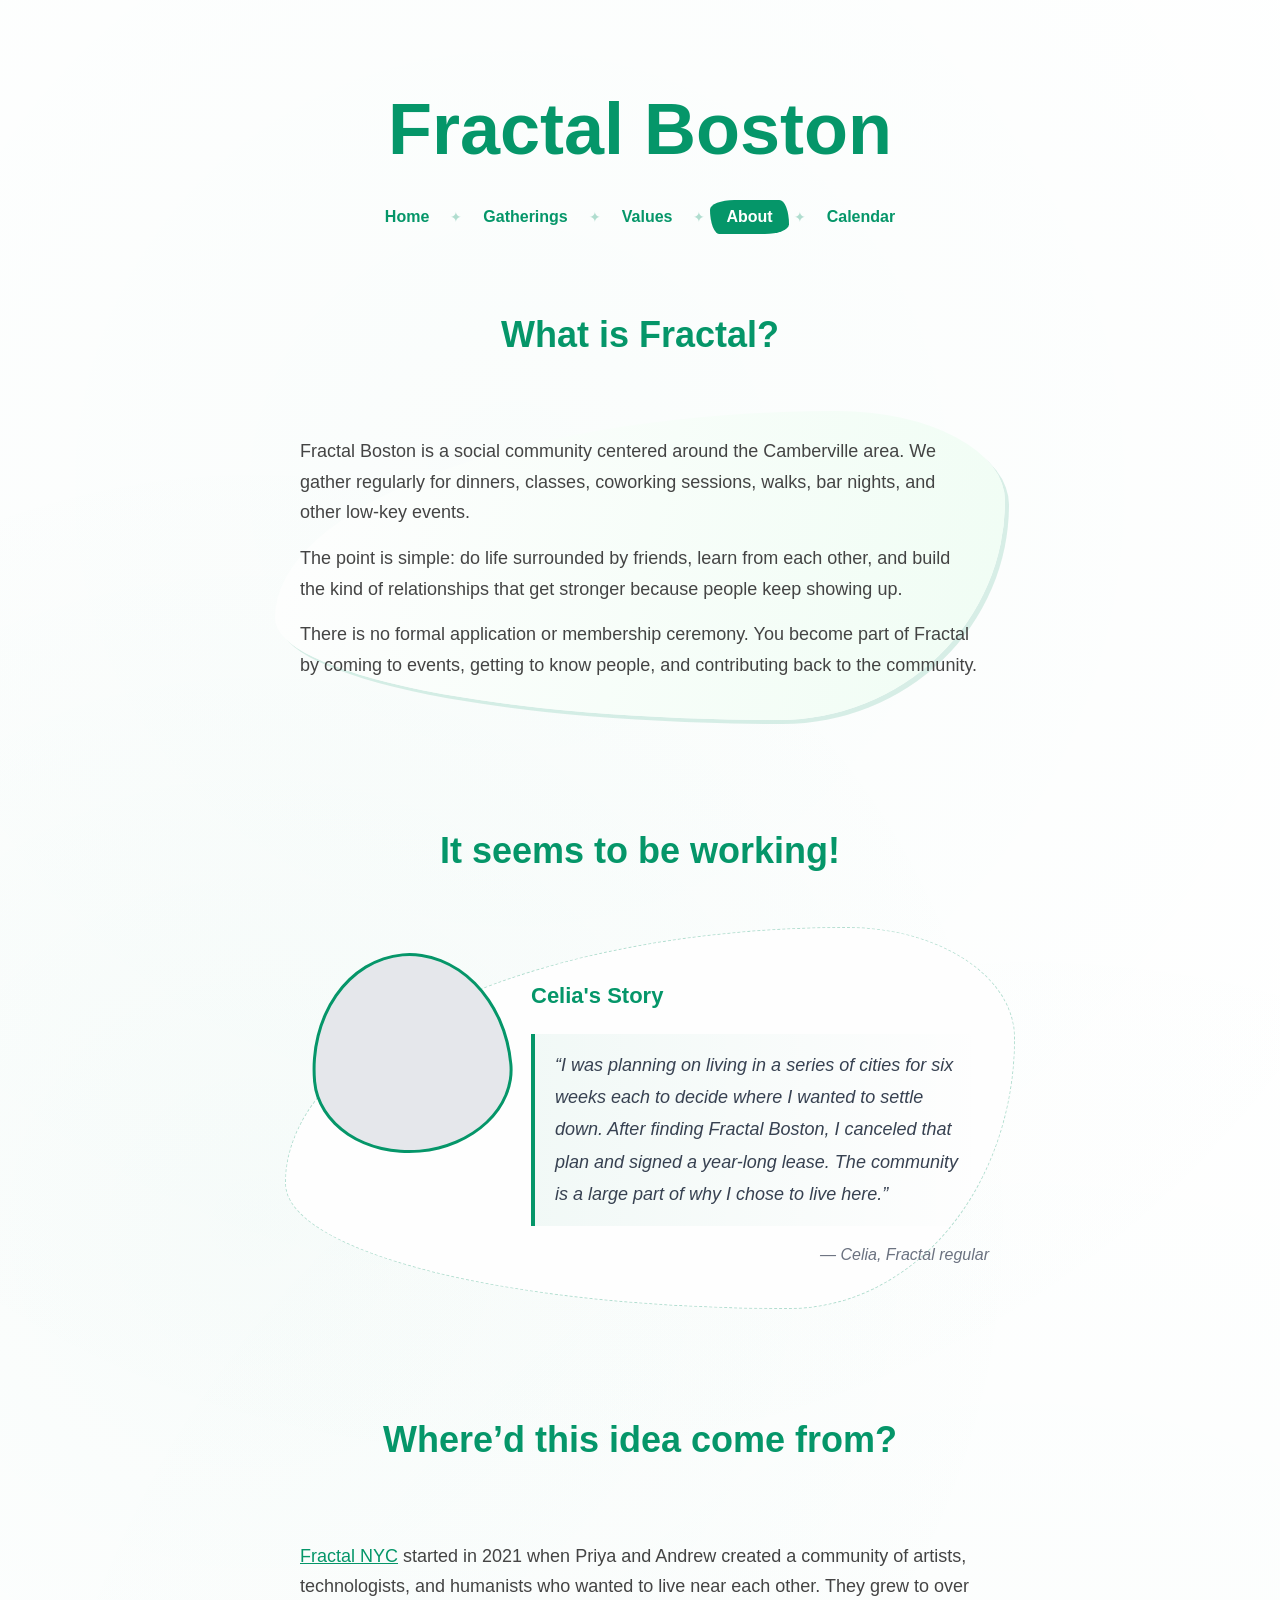
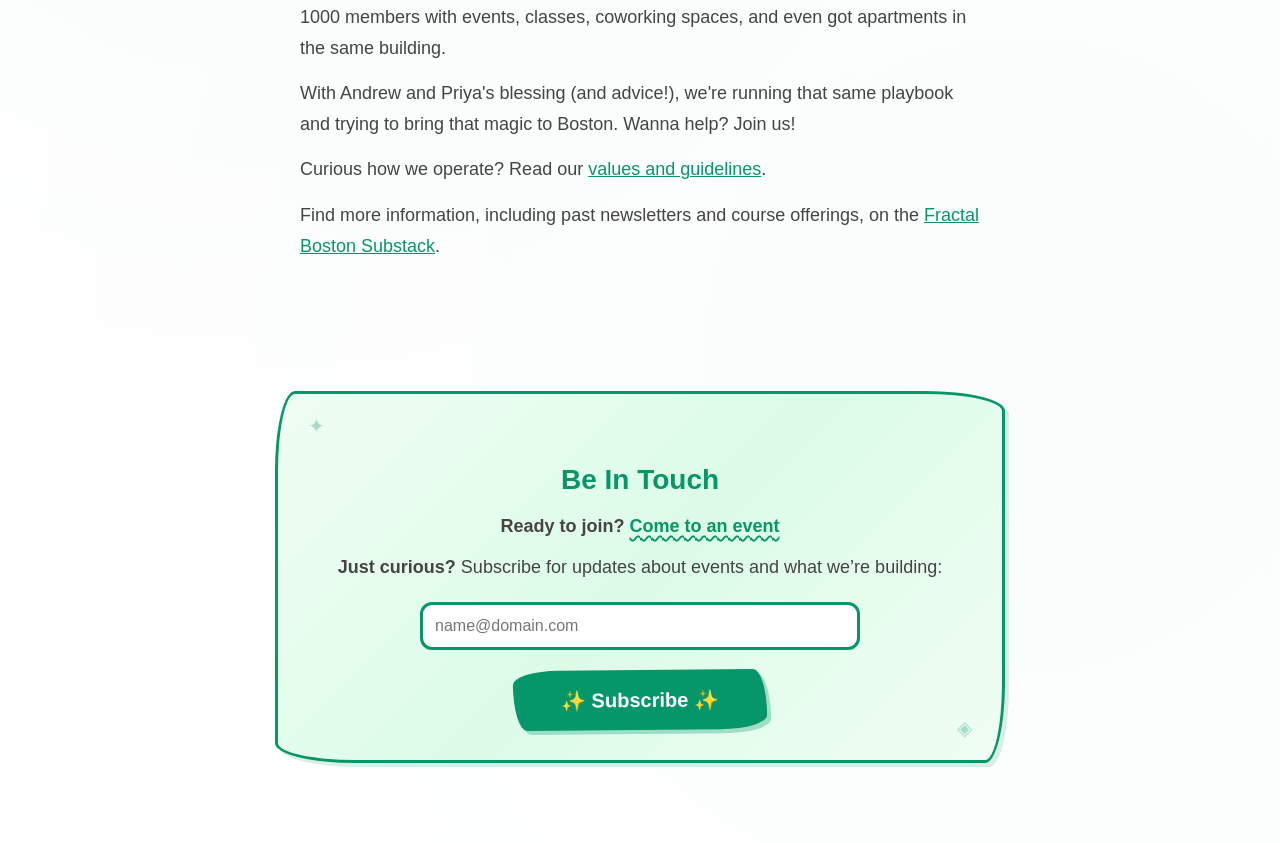
==== commit b44c1345: "Fix Andrew's name typo Amp-Thread-ID: https://ampcode.com/threads/T-01a07c03-be85-72d0-92d2-388c71d5" ====
--- a/about/index.html
+++ b/about/index.html
@@ -126,7 +126,7 @@
           <a href="https://fractalnyc.com" target="_blank" rel="noopener">Fractal NYC</a> started in 2021 when Priya and Andrew created a community of artists, technologists, and humanists who wanted to live near each other. They grew to over 1000 members with events, classes, coworking spaces, and even got apartments in the same building.
         </p>
         <p>
-          With Andew and Priya's blessing (and advice!), we're running that same playbook and trying to bring that magic to Boston. Wanna help? Join us!
+          With Andrew and Priya's blessing (and advice!), we're running that same playbook and trying to bring that magic to Boston. Wanna help? Join us!
         </p>
         <p>
           Curious how we operate? Read our <a href="/values">values and guidelines</a>.
--- a/styles.css
+++ b/styles.css
@@ -159,6 +159,89 @@
   font-weight: bold;
 }
 
+h3[id] {
+  scroll-margin-top: 2rem;
+}
+
+.heading-anchor {
+  align-items: center;
+  display: inline-flex;
+  gap: 0.6rem;
+  max-width: 100%;
+  position: relative;
+}
+
+.heading-self-link {
+  color: inherit;
+  min-width: 0;
+  text-decoration: none;
+}
+
+.heading-self-link:hover,
+.heading-self-link:focus {
+  color: inherit;
+  text-decoration: none;
+}
+
+.heading-self-link:focus-visible {
+  outline: 2px solid rgba(5, 150, 105, 0.35);
+  outline-offset: 0.4rem;
+  border-radius: 3px;
+}
+
+.heading-copy-link {
+  -webkit-appearance: none;
+  appearance: none;
+  align-items: center;
+  background: transparent;
+  border: 0;
+  border-radius: 50%;
+  color: var(--main-color);
+  cursor: pointer;
+  display: inline-flex;
+  flex: 0 0 auto;
+  height: 2.8rem;
+  justify-content: center;
+  opacity: 0;
+  padding: 0;
+  pointer-events: none;
+  transition: background 0.2s ease, color 0.2s ease, opacity 0.2s ease;
+  width: 2.8rem;
+}
+
+.heading-copy-link svg {
+  display: block;
+  height: 1.6rem;
+  width: 1.6rem;
+}
+
+.heading-anchor:hover .heading-copy-link,
+.heading-self-link:focus-visible + .heading-copy-link {
+  opacity: 0.65;
+  pointer-events: auto;
+}
+
+.heading-copy-link:hover,
+.heading-copy-link:focus-visible,
+.heading-copy-link.copied {
+  background: rgba(5, 150, 105, 0.1);
+  color: #047857;
+  opacity: 1;
+  pointer-events: auto;
+}
+
+.heading-copy-link:focus-visible {
+  outline: 2px solid rgba(5, 150, 105, 0.35);
+  outline-offset: 2px;
+}
+
+@media (hover: none) {
+  .heading-copy-link {
+    opacity: 0.65;
+    pointer-events: auto;
+  }
+}
+
 
 h3 {
   color: var(--main-color);
@@ -166,6 +249,10 @@
   margin: 4rem 0 2rem;
   position: relative;
   display: inline-block;
+}
+
+h3[id]::after {
+  right: 3.4rem;
 }
 
 h3::after {
